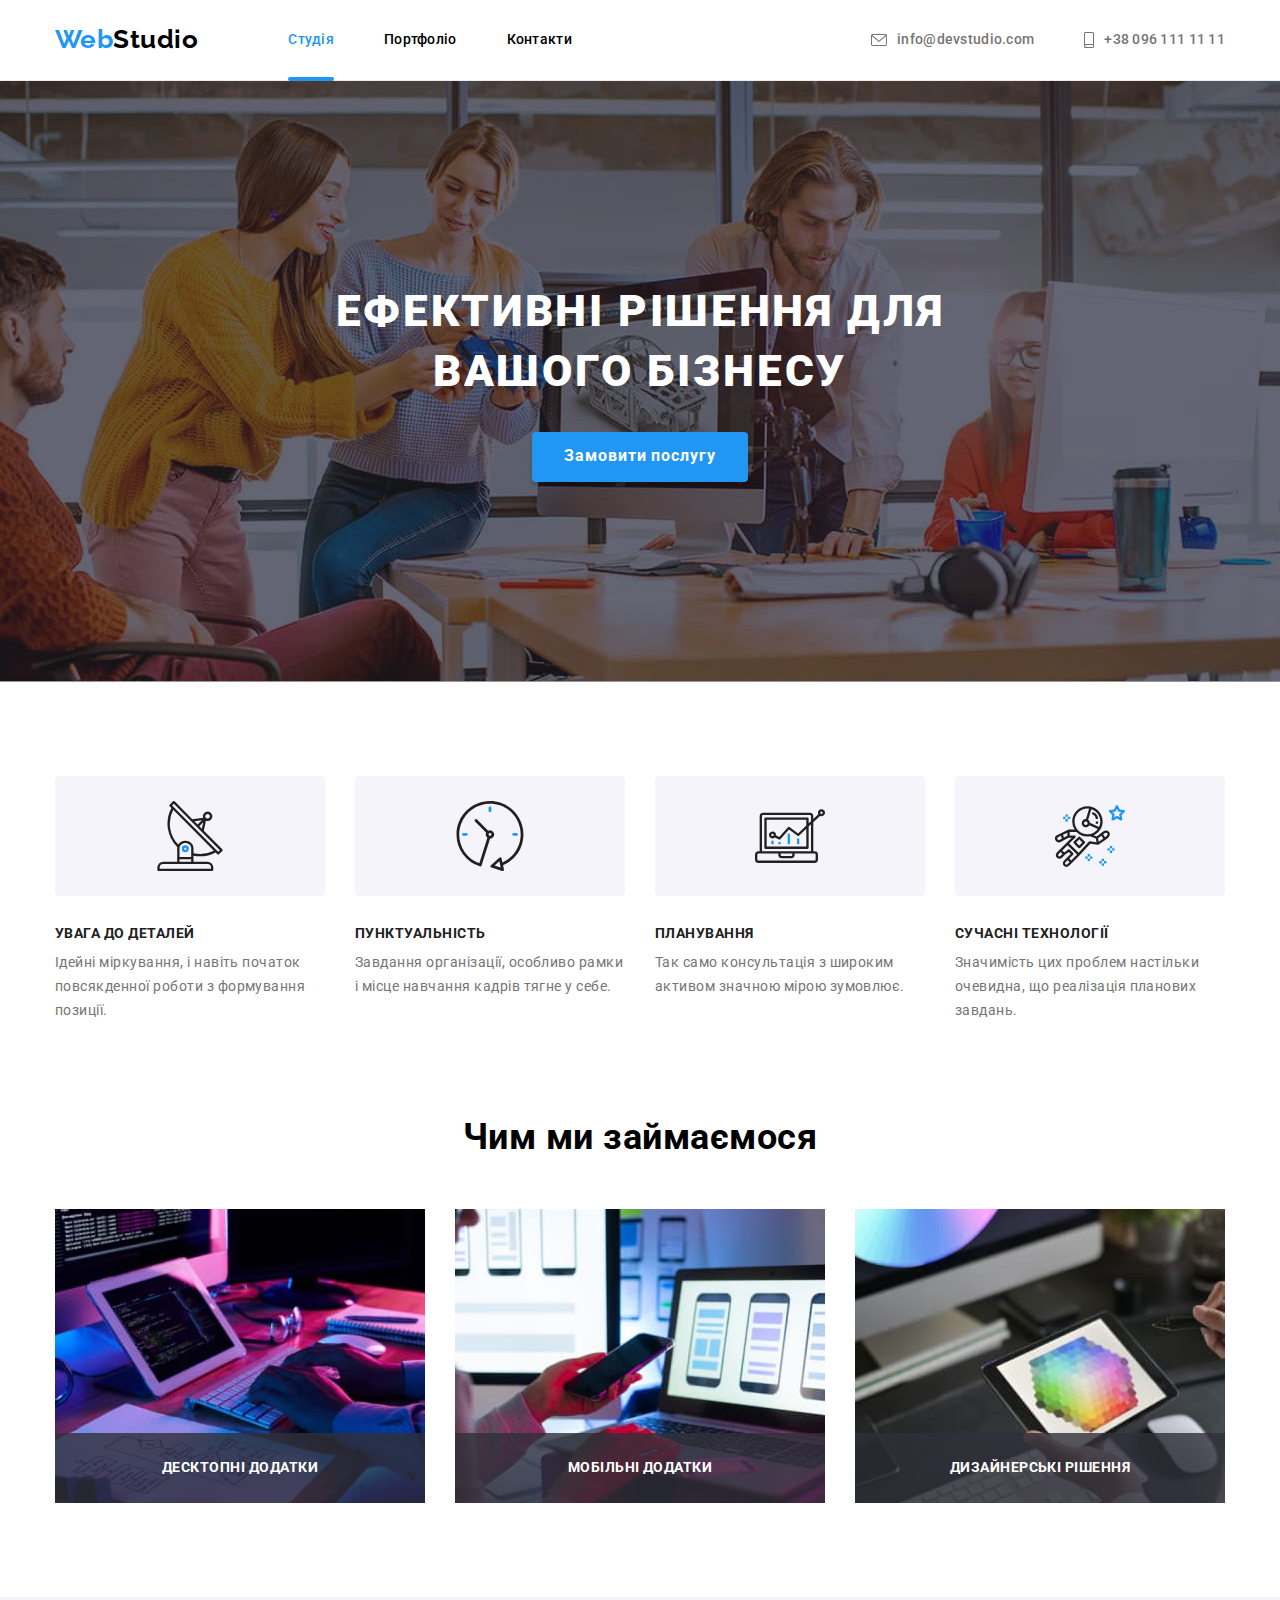
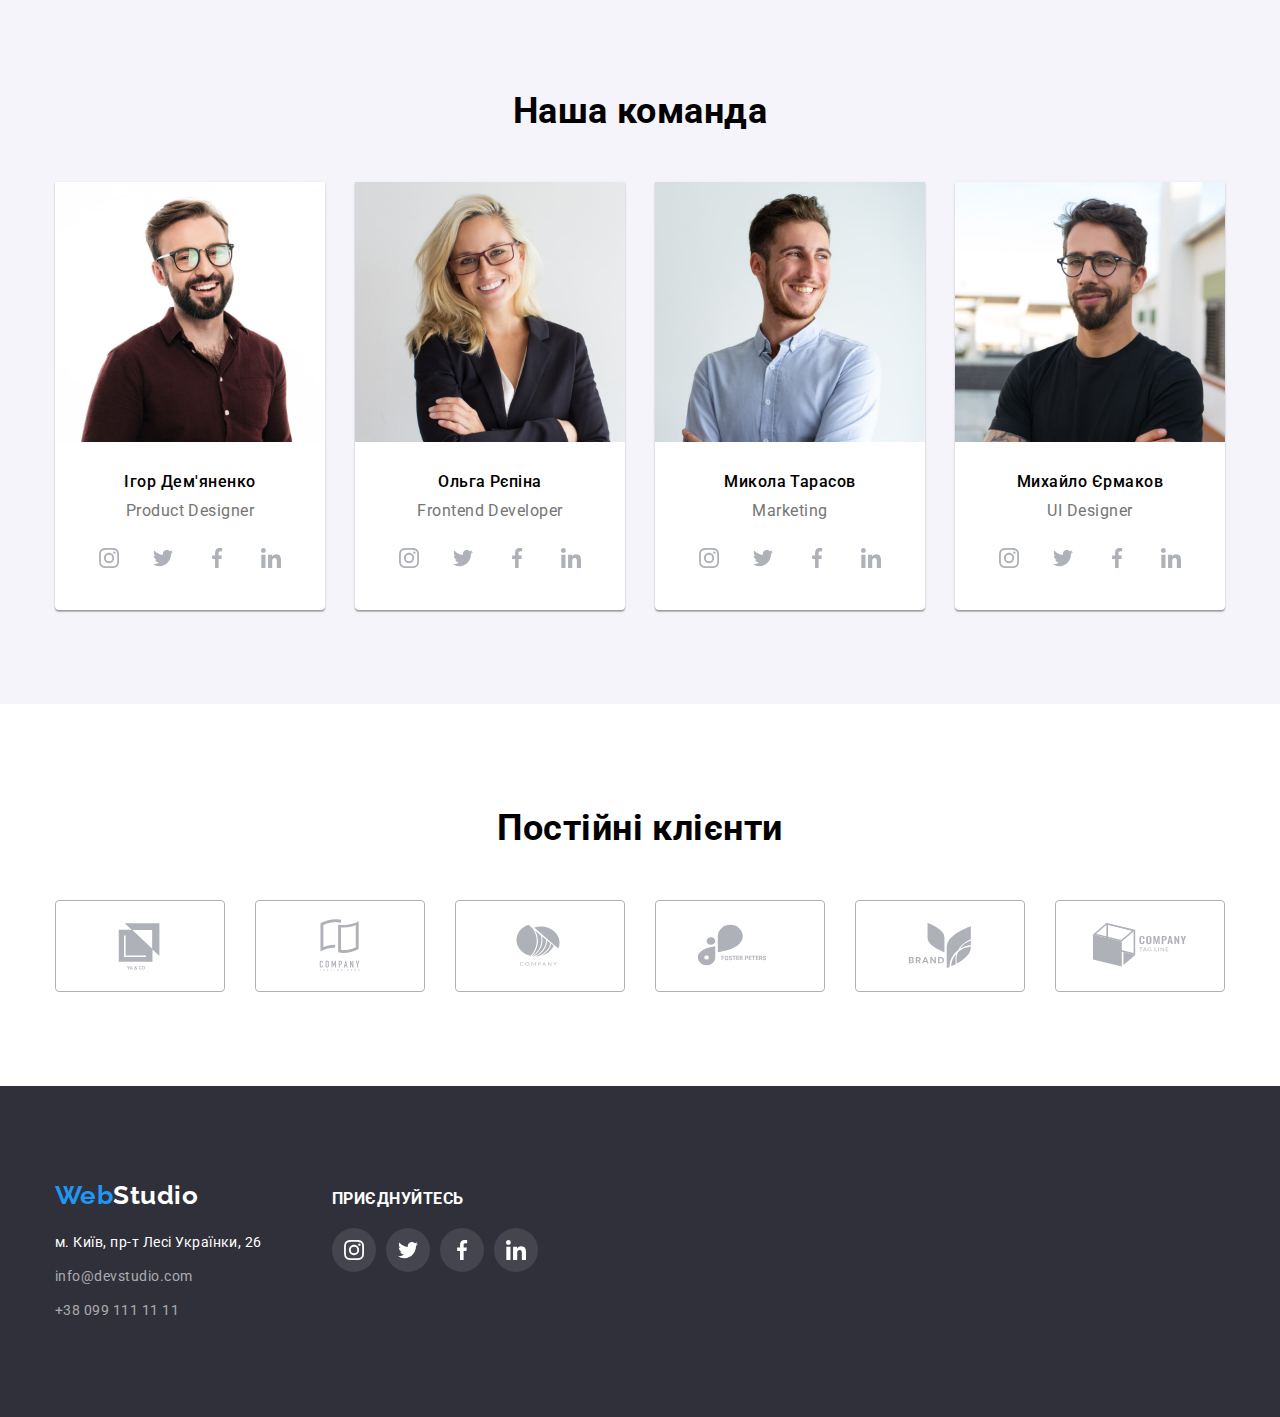
==== index.html @ d9679037 "Add files via upload" ====
<!DOCTYPE html>
<html lang="uk">
  <head>
    <meta charset="UTF-8" />
    <meta http-equiv="X-UA-Compatible" content="IE=edge" />
    <meta name="viewport" content="width=device-width, initial-scale=1.0" />
    <title>Головна</title>
    <link rel="preconnect" href="https://fonts.googleapis.com" />
    <link rel="preconnect" href="https://fonts.gstatic.com" crossorigin />
    <link
      href="https://fonts.googleapis.com/css2?family=Raleway:wght@700&family=Roboto:wght@400;500;700;900&display=swap"
      rel="stylesheet"
    />
    <link
      rel="stylesheet"
      href="https://cdn.jsdelivr.net/npm/modern-normalize@1.1.0/modern-normalize.min.css"
    />
    <link rel="stylesheet" href="./css/styles.css" />
  </head>
  <body>
    <!-- ========== HEADER ========== -->

    <header class="header-info">
      <div class="container header-box">
        <nav class="main-navigation">
          <a href="./index.html" lang="en" class="logo-first-part logo-header"
            >Web<span class="logo-second-part-dark">Studio</span></a
          >
          <ul class="navigation">
            <li class="navigation-item">
              <a href="./index.html" class="navigation-element current"
                >Студія</a
              >
            </li>
            <li class="navigation-item">
              <a href="./portfolio.html" class="navigation-element"
                >Портфоліо</a
              >
            </li>
            <li class="navigation-item">
              <a href="#" class="navigation-element last">Контакти</a>
            </li>
          </ul>
        </nav>
        <ul class="contacts">
          <li class="contacts-element">
            <a href="mailto:info@devstudio.com" class="contacts-element-link"
              ><svg aria-label="Іконка конверта" class="envelope">
                <use href="./images/icons.svg#icon-envelope"></use></svg
              >info@devstudio.com</a
            >
          </li>
          <li class="contacts-element">
            <a href="tel:+380961111111" class="contacts-element-link"
              ><svg aria-label="Іконка телефона" class="smartphone">
                <use href="./images/icons.svg#icon-smartphone"></use></svg
              >+38 096 111 11 11
            </a>
          </li>
        </ul>
      </div>
    </header>

    <!-- ======== MAIN SECTION ======== -->

    <main>
      <section class="main-section">
        <div class="container">
          <h1 class="main-header">Ефективні рішення для вашого бізнесу</h1>
          <button type="button" class="main-button" data-modal-open>
            Замовити послугу
          </button>
        </div>
      </section>

      <!-- ======== SECTION QUALITIES ======== -->

      <section class="section-qualities">
        <div class="container">
          <h2 class="section-header visually-hidden">Наші переваги</h2>
          <ul class="section-list">
            <li class="section-list-element">
              <div class="qualities-logo">
                <svg aria-label="Іконка антени" class="qualities-logo-icon">
                  <use href="./images/icons.svg#icon-antenna"></use>
                </svg>
              </div>
              <h3 class="section-element">Увага до деталей</h3>
              <p class="section-element-info">
                Ідейні міркування, і навіть початок повсякденної роботи з
                формування позиції.
              </p>
            </li>
            <li class="section-list-element">
              <div class="qualities-logo">
                <svg aria-label="Іконка годинника" class="qualities-logo-icon">
                  <use href="./images/icons.svg#icon-clock"></use>
                </svg>
              </div>
              <h3 class="section-element">Пунктуальність</h3>
              <p class="section-element-info">
                Завдання організації, особливо рамки і місце навчання кадрів
                тягне у себе.
              </p>
            </li>
            <li class="section-list-element">
              <div class="qualities-logo">
                <svg aria-label="Іконка діаграми" class="qualities-logo-icon">
                  <use href="./images/icons.svg#icon-diagram"></use>
                </svg>
              </div>
              <h3 class="section-element">Планування</h3>
              <p class="section-element-info">
                Так само консультація з широким активом значною мірою зумовлює.
              </p>
            </li>
            <li class="section-list-element">
              <div class="qualities-logo">
                <svg aria-label="Іконка космонавта" class="qualities-logo-icon">
                  <use href="./images/icons.svg#icon-astronaut"></use>
                </svg>
              </div>
              <h3 class="section-element">Сучасні технології</h3>
              <p class="section-element-info">
                Значимість цих проблем настільки очевидна, що реалізація
                планових завдань.
              </p>
            </li>
          </ul>
        </div>
      </section>

      <!-- ======== SECTION WORKS ======== -->

      <section class="section-works">
        <div class="container">
          <h2 class="section-header">Чим ми займаємося</h2>
          <ul class="list-of-works">
            <li class="list-of-works-element">
              <div class="list-of-works-img-wrapper">
                <img
                  src="./images/main/laptop.jpg"
                  alt="Процес друкування на клавіатурі"
                  width="370"
                />
                <p class="overlay">Десктопні додатки</p>
              </div>
            </li>
            <li class="list-of-works-element">
              <div class="list-of-works-img-wrapper">
                <img
                  src="./images/main/phone.jpg"
                  alt="Дизайн мобільних сервісів"
                  width="370"
                />
                <p class="overlay">Мобільні додатки</p>
              </div>
            </li>
            <li class="list-of-works-element">
              <div class="list-of-works-img-wrapper">
                <img
                  src="./images/main/tablet.jpg"
                  alt="Вибір кольору за допомогою планшета"
                  width="370"
                />
                <p class="overlay">Дизайнерські рішення</p>
              </div>
            </li>
          </ul>
        </div>
      </section>

      <!-- ======== SECTION TEAM ======== -->

      <section class="section-team">
        <div class="container">
          <h2 class="section-header">Наша команда</h2>
          <ul class="list-of-workers">
            <li class="list-of-workers-element">
              <img
                src="./images/main/ihor.jpg"
                alt="Ігор Дем'яненко"
                width="270"
                height="260"
              />
              <div class="worker">
                <h3 class="list-of-workers-name">Ігор Дем'яненко</h3>
                <p lang="en" class="list-of-workers-info">Product Designer</p>
                <ul class="social-list">
                  <li class="social-list-item">
                    <a
                      href="https://www.instagram.com"
                      class="social-list-link"
                    >
                      <svg
                        aria-label="Іконка інстаграму"
                        class="social-list-icon"
                      >
                        <use href="./images/icons.svg#icon-instagram"></use>
                      </svg>
                    </a>
                  </li>
                  <li class="social-list-item">
                    <a href="https://twitter.com" class="social-list-link">
                      <svg
                        aria-label="Іконка твіттера"
                        class="social-list-icon"
                      >
                        <use href="./images/icons.svg#icon-twitter"></use>
                      </svg>
                    </a>
                  </li>
                  <li class="social-list-item">
                    <a href="https://www.facebook.com" class="social-list-link">
                      <svg
                        aria-label="Іконка фейсбука"
                        class="social-list-icon"
                      >
                        <use href="./images/icons.svg#icon-facebook"></use>
                      </svg>
                    </a>
                  </li>
                  <li class="social-list-item">
                    <a href="https://www.linkedin.com" class="social-list-link">
                      <svg
                        aria-label="Іконка лінкедіна"
                        class="social-list-icon"
                      >
                        <use href="./images/icons.svg#icon-linkedin"></use>
                      </svg>
                    </a>
                  </li>
                </ul>
              </div>
            </li>
            <li class="list-of-workers-element">
              <img
                src="./images/main/olga.jpg"
                alt="Ольга Рєпіна"
                width="270"
                height="260"
              />
              <div class="worker">
                <h3 class="list-of-workers-name">Ольга Рєпіна</h3>
                <p lang="en" class="list-of-workers-info">Frontend Developer</p>
                <ul class="social-list">
                  <li class="social-list-item">
                    <a
                      href="https://www.instagram.com"
                      class="social-list-link"
                    >
                      <svg
                        aria-label="Іконка інстаграму"
                        class="social-list-icon"
                      >
                        <use href="./images/icons.svg#icon-instagram"></use>
                      </svg>
                    </a>
                  </li>
                  <li class="social-list-item">
                    <a href="https://twitter.com" class="social-list-link">
                      <svg
                        aria-label="Іконка твіттера"
                        class="social-list-icon"
                      >
                        <use href="./images/icons.svg#icon-twitter"></use>
                      </svg>
                    </a>
                  </li>
                  <li class="social-list-item">
                    <a href="https://www.facebook.com" class="social-list-link">
                      <svg
                        aria-label="Іконка фейсбука"
                        class="social-list-icon"
                      >
                        <use href="./images/icons.svg#icon-facebook"></use>
                      </svg>
                    </a>
                  </li>
                  <li class="social-list-item">
                    <a href="https://www.linkedin.com" class="social-list-link">
                      <svg
                        aria-label="Іконка лінкедіна"
                        class="social-list-icon"
                      >
                        <use href="./images/icons.svg#icon-linkedin"></use>
                      </svg>
                    </a>
                  </li>
                </ul>
              </div>
            </li>
            <li class="list-of-workers-element">
              <img
                src="./images/main/mykola.jpg"
                alt="Микола Тарасов"
                width="270"
                height="260"
              />
              <div class="worker">
                <h3 class="list-of-workers-name">Микола Тарасов</h3>
                <p lang="en" class="list-of-workers-info">Marketing</p>
                <ul class="social-list">
                  <li class="social-list-item">
                    <a
                      href="https://www.instagram.com"
                      class="social-list-link"
                    >
                      <svg
                        aria-label="Іконка інстаграму"
                        class="social-list-icon"
                      >
                        <use href="./images/icons.svg#icon-instagram"></use>
                      </svg>
                    </a>
                  </li>
                  <li class="social-list-item">
                    <a href="https://twitter.com" class="social-list-link">
                      <svg
                        aria-label="Іконка твіттера"
                        class="social-list-icon"
                      >
                        <use href="./images/icons.svg#icon-twitter"></use>
                      </svg>
                    </a>
                  </li>
                  <li class="social-list-item">
                    <a href="https://www.facebook.com" class="social-list-link">
                      <svg
                        aria-label="Іконка фейсбука"
                        class="social-list-icon"
                      >
                        <use href="./images/icons.svg#icon-facebook"></use>
                      </svg>
                    </a>
                  </li>
                  <li class="social-list-item">
                    <a href="https://www.linkedin.com" class="social-list-link">
                      <svg
                        aria-label="Іконка лінкедіна"
                        class="social-list-icon"
                      >
                        <use href="./images/icons.svg#icon-linkedin"></use>
                      </svg>
                    </a>
                  </li>
                </ul>
              </div>
            </li>
            <li class="list-of-workers-element">
              <img
                src="./images/main/myhailo.jpg"
                alt="Михайло Єрмаков"
                width="270"
                height="260"
              />
              <div class="worker">
                <h3 class="list-of-workers-name">Михайло Єрмаков</h3>
                <p lang="en" class="list-of-workers-info">UI Designer</p>
                <ul class="social-list">
                  <li class="social-list-item">
                    <a
                      href="https://www.instagram.com"
                      class="social-list-link"
                    >
                      <svg
                        aria-label="Іконка інстаграму"
                        class="social-list-icon"
                      >
                        <use href="./images/icons.svg#icon-instagram"></use>
                      </svg>
                    </a>
                  </li>
                  <li class="social-list-item">
                    <a href="https://twitter.com" class="social-list-link">
                      <svg
                        aria-label="Іконка твіттера"
                        class="social-list-icon"
                      >
                        <use href="./images/icons.svg#icon-twitter"></use>
                      </svg>
                    </a>
                  </li>
                  <li class="social-list-item">
                    <a href="https://www.facebook.com" class="social-list-link">
                      <svg
                        aria-label="Іконка фейсбука"
                        class="social-list-icon"
                      >
                        <use href="./images/icons.svg#icon-facebook"></use>
                      </svg>
                    </a>
                  </li>
                  <li class="social-list-item">
                    <a href="https://www.linkedin.com" class="social-list-link">
                      <svg
                        aria-label="Іконка лінкедіна"
                        class="social-list-icon"
                      >
                        <use href="./images/icons.svg#icon-linkedin"></use>
                      </svg>
                    </a>
                  </li>
                </ul>
              </div>
            </li>
          </ul>
        </div>
      </section>

      <!-- ======= SECTION CLIENTS ======= -->

      <section class="section-clients">
        <div class="container">
          <h2 class="section-header">Постійні клієнти</h2>
          <ul class="clients-list">
            <li class="clients-list-element">
              <a href="#" class="clients-list-link"
                ><svg class="clients-list-icon">
                  <use href="./images/icons.svg#icon-logo-1"></use></svg
              ></a>
            </li>
            <li class="clients-list-element">
              <a href="#" class="clients-list-link"
                ><svg class="clients-list-icon">
                  <use href="./images/icons.svg#icon-logo-2"></use></svg
              ></a>
            </li>
            <li class="clients-list-element">
              <a href="#" class="clients-list-link"
                ><svg class="clients-list-icon">
                  <use href="./images/icons.svg#icon-logo-3"></use></svg
              ></a>
            </li>
            <li class="clients-list-element">
              <a href="#" class="clients-list-link"
                ><svg class="clients-list-icon">
                  <use href="./images/icons.svg#icon-logo-4"></use></svg
              ></a>
            </li>
            <li class="clients-list-element">
              <a href="#" class="clients-list-link"
                ><svg class="clients-list-icon">
                  <use href="./images/icons.svg#icon-logo-5"></use></svg
              ></a>
            </li>
            <li class="clients-list-element">
              <a href="#" class="clients-list-link"
                ><svg class="clients-list-icon">
                  <use href="./images/icons.svg#icon-logo-6"></use></svg
              ></a>
            </li>
          </ul>
        </div>
      </section>
    </main>

    <!-- ======== FOOTER ========== -->

    <footer class="footer-info">
      <div class="container">
        <div class="adresses">
          <a href="./index.html" lang="en" class="logo-first-part logo-footer"
            >Web<span class="logo-second-part-light">Studio</span></a
          >
          <address>
            <ul class="addresses-list">
              <li class="addresses-list-element">
                <a
                  class="address-street"
                  href="https://bit.ly/3pXMvUd"
                  target="_blank"
                  rel="noopener noreferrer"
                  >м. Київ, пр-т Лесі Українки, 26</a
                >
              </li>
              <li class="addresses-list-element">
                <a
                  href="mailto:info@devstudio.com"
                  class="addresses-list-element"
                  >info@devstudio.com</a
                >
              </li>
              <li class="addresses-list-element">
                <a href="tel:+380991111111" class="addresses-list-element"
                  >+38 099 111 11 11</a
                >
              </li>
            </ul>
          </address>
        </div>
        <div class="social-links-footer">
          <p class="footer-links-text">Приєднуйтесь</p>
          <ul class="social-list-footer">
            <li class="social-list-item-footer">
              <a
                href="https://www.instagram.com"
                class="social-list-link-footer"
              >
                <svg
                  aria-label="Іконка інстаграму"
                  class="social-list-icon-footer"
                >
                  <use href="./images/icons.svg#icon-instagram"></use>
                </svg>
              </a>
            </li>
            <li class="social-list-item-footer">
              <a href="https://twitter.com" class="social-list-link-footer">
                <svg
                  aria-label="Іконка твіттера"
                  class="social-list-icon-footer"
                >
                  <use href="./images/icons.svg#icon-twitter"></use>
                </svg>
              </a>
            </li>
            <li class="social-list-item-footer">
              <a
                href="https://www.facebook.com"
                class="social-list-link-footer"
              >
                <svg
                  aria-label="Іконка фейсбука"
                  class="social-list-icon-footer"
                >
                  <use href="./images/icons.svg#icon-facebook"></use>
                </svg>
              </a>
            </li>
            <li class="social-list-item-footer">
              <a
                href="https://www.linkedin.com"
                class="social-list-link-footer"
              >
                <svg
                  aria-label="Іконка лінкедіна"
                  class="social-list-icon-footer"
                >
                  <use href="./images/icons.svg#icon-linkedin"></use>
                </svg>
              </a>
            </li>
          </ul>
        </div>
      </div>
    </footer>
    <div class="backdrop is-hidden" data-modal>
      <div class="modal">
        <button type="button" class="modal-close-btn" data-modal-close>
          <svg class="modal-close-icon">
            <use href="./images/icons.svg#icon-x"></use>
          </svg>
        </button>
      </div>
    </div>
    <script src="./js/modal.js"></script>
  </body>
</html>
---- css/styles.css ----
:root {
  --color-one: #fff;
  --color-two: #2196f3;
  --color-three: #212121;
  --color-four: #f5f4fa;
  --color-five: #2f303a;
  --color-six: #000;
  --color-seven: #757575;
  --color-eight: #188ce8;
  --color-nine: #ececec;
  --color-ten: #eeeeee;
  --bg-color: #c4c4c4;
  --icon-color: #afb1b8;
  --font-one: 'Raleway', sans-serif;
  --transition-duration-function: 250ms cubic-bezier(0.4, 0, 0.2, 1);
}
body {
  background-color: var(--color-one);
  font-family: 'Roboto', sans-serif;
  letter-spacing: 0.03em;
}
h1,
h2,
h3,
h4,
h5,
h6,
p {
  margin-bottom: 0;
  margin-top: 0;
}
ul,
ol {
  margin-bottom: 0;
  margin-top: 0;
  padding-left: 0;
}
img {
  display: block;
  max-width: 100%;
  height: auto;
}
.container {
  width: 1200px;
  padding-left: 15px;
  padding-right: 15px;
  margin-left: auto;
  margin-right: auto;
}

/* !!! ================ MAIN STYLES ================= !!! */

/* =========== HEADER INFO ========== */

.header-info {
  background-color: var(--color-one);
  border-bottom: 1px solid var(--color-nine);
}
.header-box {
  display: flex;
  justify-content: space-between;
  align-items: center;
}
.main-navigation {
  display: flex;
  justify-content: space-between;
  align-items: center;
}
.logo-first-part {
  color: var(--color-two);
  font-family: var(--font-one);
  font-weight: 700;
  font-size: 26px;
  line-height: 1.2;
  text-decoration: none;
  display: inline-block;
}
.logo-header {
  margin-right: 90px;
  padding-bottom: 24px;
  padding-top: 24px;
}
.logo-second-part-dark {
  color: var(--color-six);
  font-family: var(--font-one);
  font-weight: 700;
  font-size: 26px;
  line-height: 1.2;
  text-decoration: none;
}
.navigation {
  list-style: none;
  background-color: var(--color-one);
  display: flex;
}
.navigation-item {
  margin-right: 50px;
  position: relative;
}
.navigation-element .last {
  gap: 345px;
}
.navigation-element {
  font-weight: 500;
  font-size: 14px;
  line-height: 1.14;
  letter-spacing: 0.02em;
  text-decoration: none;
  color: var(--color-six);
}
.navigation-element,
.contacts-element-link {
  padding-top: 32px;
  padding-bottom: 32px;
  display: inline-block;
  transition: color var(--transition-duration-function);
}
.navigation-element {
  transition: color var(--transition-duration-function);
}
.current::before {
  content: '';
  height: 4px;
  width: 100%;
  background-color: var(--color-two);
  border-radius: 2px;
  position: absolute;
  bottom: -1px;
}
.current,
.navigation-element:hover,
.navigation-element:focus {
  color: var(--color-two);
}
.contacts,
.section-list,
.list-of-works,
.list-of-workers,
.addresses-list,
.list-of-buttons,
.list-of-links-portfolio,
.social-list,
.clients-list,
.social-list-footer {
  list-style: none;
  display: flex;
}
.contacts-element:not(:last-child) {
  margin-right: 50px;
}
.envelope {
  width: 16px;
  height: 12px;
  fill: var(--color-seven);
  margin-right: 10px;
  transition: fill var(--transition-duration-function);
}
.smartphone {
  width: 10px;
  height: 16px;
  fill: var(--color-seven);
  margin-right: 10px;
  transition: fill var(--transition-duration-function);
}
.contacts-element-link:hover .envelope,
.contacts-element-link:hover .smartphone,
.contacts-element-link:focus .envelope,
.contacts-element-link:focus .smartphone {
  fill: var(--color-two);
}
.contacts-element-link {
  font-style: normal;
  font-weight: 500;
  font-size: 14px;
  line-height: 1.14;
  letter-spacing: 0.02em;
  color: var(--color-seven);
  text-decoration: none;
  display: flex;
  align-items: center;
}
.contacts-element-link:hover,
.contacts-element-link:focus,
.addresses-list-element:hover,
.addresses-list-element:focus,
.address-street:hover,
.address-street:focus {
  color: var(--color-two);
}

/* ========= MAIN HERO SECTION ========== */

.main-section {
  background-color: var(--bg-color);
  padding-top: 200px;
  padding-bottom: 200px;
  background-image: linear-gradient(rgba(47, 48, 58, 0.4), rgba(47, 48, 58, 0.4)),
    url('../images/main/background-main.jpg');
  background-repeat: no-repeat;
  background-size: 1600px;
  background-position: center;
}
.main-section .container {
  display: flex;
  flex-direction: column;
}
.main-header {
  font-weight: 900;
  font-size: 44px;
  line-height: 1.37;
  text-align: center;
  letter-spacing: 0.06em;
  text-transform: uppercase;
  color: var(--color-one);
  margin: 0 auto 30px auto;
  width: 700px;
}
.main-button {
  font-family: 'Roboto', sans-serif;
  font-weight: 700;
  font-size: 16px;
  line-height: 1.8;
  align-items: center;
  text-align: center;
  letter-spacing: 0.06em;
  color: var(--color-one);
  background-color: var(--color-two);
  cursor: pointer;
  border: none;
  width: 216px;
  height: 50px;
  box-shadow: 0px 4px 4px rgba(0, 0, 0, 0.15);
  border-radius: 4px;
  display: flex;
  align-items: center;
  justify-content: center;
  margin-left: auto;
  margin-right: auto;
  padding: 10px 30px;
  transition: filter var(--transition-duration-function),
    background-color var(--transition-duration-function);
}
.main-button:hover,
.main-button:focus {
  width: 216px;
  height: 50px;
  filter: drop-shadow(0px 4px 4px rgba(0, 0, 0, 0.25));
  background-color: var(--color-eight);
}

/* ========= SECTION QUALITIES ========= */

.section-qualities {
  padding-bottom: 94px;
  padding-top: 94px;
}
.section-header {
  font-weight: 700;
  font-size: 36px;
  line-height: 1.16;
  text-align: center;
}
.visually-hidden {
  position: absolute;
  white-space: nowrap;
  width: 1px;
  height: 1px;
  overflow: hidden;
  border: 0;
  padding: 0;
  clip: rect(0 0 0 0);
  clip-path: inset(50%);
  margin: -1px;
}
.section-list {
  display: flex;
  gap: 30px;
}
.section-list-element {
  width: 270px;
}
.qualities-logo {
  display: flex;
  border-radius: 4px;
  background-color: var(--color-four);
  background-size: 270px 120px;
  margin-bottom: 30px;
  width: 270px;
  height: 120px;
  justify-content: center;
  align-items: center;
}
.qualities-logo-icon {
  width: 70px;
  height: 70px;
}
.section-element {
  font-weight: 700;
  font-size: 14px;
  line-height: 1.14;
  text-transform: uppercase;
  color: var(--color-three);
  margin-bottom: 10px;
}
.section-element-info {
  font-size: 14px;
  line-height: 1.7;
  color: var(--color-seven);
}

/* ======== SECTION WORKS ========= */

.section-works {
  padding-bottom: 94px;
}
.list-of-works {
  display: flex;
  align-content: center;
  justify-content: center;
  gap: 30px;
}
.list-of-works-img-wrapper {
  position: relative;
  overflow: hidden;
}
.overlay {
  position: absolute;
  left: 0;
  bottom: 70px;
  height: 70px;
  width: 100%;
  font-weight: 700;
  font-size: 14px;
  line-height: 1.14;
  color: var(--color-one);
  background: rgba(47, 48, 58, 0.8);
  text-transform: uppercase;
  display: flex;
  align-items: center;
  justify-content: center;

  transform: translateY(100%);
  transition: transform var(--transition-duration-function);
}
.section-works .section-header {
  margin-bottom: 50px;
}

/* ========= SECTION TEAM ========= */

.section-team {
  background-color: var(--color-four);
  display: flex;
  flex-direction: column;
  padding-top: 94px;
  padding-bottom: 94px;
}
.section-team .section-header {
  margin-bottom: 50px;
}
.worker {
  text-align: center;
  padding: 30px;
}
.list-of-workers {
  display: flex;
  gap: 30px;
}
.list-of-workers-element {
  background-color: var(--color-one);
  box-shadow: 0px 1px 3px rgba(0, 0, 0, 0.12), 0px 1px 1px rgba(0, 0, 0, 0.14),
    0px 2px 1px rgba(0, 0, 0, 0.2);
  border-radius: 0px 0px 4px 4px;
}
.list-of-workers-name {
  font-weight: 500;
  font-size: 16px;
  line-height: 1.19;
  letter-spacing: 0.03em;
  text-decoration: none;
  text-align: center;
  color: var(--color-six);
  margin-bottom: 10px;
}
.list-of-workers-info {
  font-size: 16px;
  line-height: 1.19;
  letter-spacing: 0.03em;
  text-decoration: none;
  text-align: center;
  color: var(--color-seven);
}
.social-list {
  column-gap: 10px;
  justify-content: center;
  margin-top: 16px;
}
.social-list-link {
  width: 44px;
  height: 44px;
  border-radius: 50%;
  background-color: var(--color-one);
  display: flex;
  align-items: center;
  justify-content: center;
  transition: filter var(--transition-duration-function),
    background-color var(--transition-duration-function);
}
.social-list-icon {
  width: 20px;
  height: 20px;
  fill: var(--icon-color);
  transition: fill var(--transition-duration-function);
}
.social-list-link:hover,
.social-list-link:focus {
  fill: var(--color-one);
  background-color: var(--color-two);
}
.social-list-link:hover .social-list-icon,
.social-list-link:focus .social-list-icon {
  fill: var(--color-one);
}

/* ========= SECTION CLIENTS ======== */

.section-clients {
  padding-top: 104px;
  padding-bottom: 94px;
}
.section-clients .section-header {
  margin-bottom: 50px;
}
.clients-list {
  gap: 30px;
}
.clients-list-link {
  border: 1px solid var(--icon-color);
  border-radius: 4px;
  width: 170px;
  height: 92px;
  display: flex;
  justify-content: center;
  align-items: center;
  transition: border-color var(--transition-duration-function);
}
.clients-list-link:hover,
.clients-list-link:focus {
  border-color: var(--color-two);
}
.clients-list-icon {
  width: 106px;
  height: 60px;
  fill: var(--icon-color);
  transition: fill var(--transition-duration-function);
}
.clients-list-link:hover .clients-list-icon,
.clients-list-link:focus .clients-list-icon {
  fill: var(--color-two);
}

/* ========= FOOTER INFO ======== */

.footer-info {
  background-color: var(--color-five);
  padding-top: 94px;
  padding-bottom: 94px;
  display: flex;
}
.footer-info .container {
  display: flex;
  align-items: baseline;
}
.logo-footer {
  margin-bottom: 20px;
}
.logo-second-part-light {
  color: var(--color-one);
  font-family: var(--font-one);
  font-weight: 700;
  font-size: 26px;
  line-height: 1.2;
  text-decoration: none;
}
.address-street {
  font-size: 14px;
  line-height: 1.7;
  color: var(--color-one);
  text-decoration: none;
  transition: color var(--transition-duration-function);
}
.addresses-list {
  display: flex;
  flex-direction: column;
  gap: 10px;
  justify-content: flex-start;
}
.addresses-list-element {
  font-size: 14px;
  line-height: 1.7;
  color: rgba(255, 255, 255, 0.6);
  text-decoration: none;
  font-style: normal;
  transition: color var(--transition-duration-function);
}
.social-links-footer {
  margin-left: 70px;
}
.footer-links-text {
  color: var(--color-one);
  font-weight: 700;
  line-height: 1.14;
  text-transform: uppercase;
  margin-bottom: 20px;
}
.social-list-footer {
  column-gap: 10px;
}
.social-list-link-footer {
  width: 44px;
  height: 44px;
  border-radius: 50%;
  background-color: rgba(255, 255, 255, 0.1);
  display: flex;
  align-items: center;
  justify-content: center;
  transition: background-color var(--transition-duration-function);
}
.social-list-icon-footer {
  width: 20px;
  height: 20px;
  fill: var(--color-one);
}
.social-list-link-footer:hover,
.social-list-link-footer:focus {
  background-color: var(--color-two);
}
/* !!! =============== PORTFOLIO STYLES =============== !!! */

/* ======== SECTION PORTFOLIO ======== */

.section-portfolio {
  background-color: var(--color-one);
  padding-top: 94px;
  padding-bottom: 94px;
}
.list-of-buttons {
  display: flex;
  gap: 10px;
  margin-bottom: 50px;
  justify-content: center;
}
.button-portfolio {
  font-family: 'Roboto', sans-serif;
  font-weight: 500;
  font-size: 16px;
  line-height: 1.6;
  text-align: center;
  color: var(--color-three);
  background-color: var(--color-four);
  cursor: pointer;
  border: none;
  display: flex;
  align-items: center;
  justify-content: center;
  margin-left: auto;
  margin-right: auto;
  min-width: 75px;
  padding: 5px 20px;
  border-radius: 4px;
  transition: background-color var(--transition-duration-function),
    box-shadow var(--transition-duration-function), color var(--transition-duration-function);
}
.button-portfolio:hover,
.button-portfolio:focus {
  font-weight: 500;
  font-size: 16px;
  line-height: 1.6;
  text-align: center;
  color: var(--color-one);
  background-color: var(--color-two);
  box-shadow: 0px 3px 1px rgba(0, 0, 0, 0.1), 0px 1px 2px rgba(0, 0, 0, 0.08),
    0px 2px 2px rgba(0, 0, 0, 0.12);
  border-radius: 4px;
}
.list-of-links-portfolio {
  display: flex;
  flex-wrap: wrap;
  gap: 30px;
}
.list-of-links-portfolio-element {
  width: 370px;
}
.link-portfolio:hover .overlay-pf,
.link-portfolio:focus .overlay-pf {
  transform: translateY(0%);
}
.link-portfolio {
  text-decoration: none;
  display: block;
  transition: box-shadow var(--transition-duration-function);
}
.link-portfolio:hover,
.link-portfolio:focus {
  box-shadow: 0px 1px 1px rgba(0, 0, 0, 0.12), 0px 4px 4px rgba(0, 0, 0, 0.06),
    1px 4px 6px rgba(0, 0, 0, 0.16);
}
.link-portfolio-img-wrapper {
  position: relative;
  overflow: hidden;
}
.overlay-pf {
  position: absolute;
  left: 0;
  top: 0;
  height: 100%;
  width: 100%;
  font-size: 18px;
  line-height: 1.56;
  color: var(--color-one);
  background: rgba(33, 150, 243, 0.9);
  padding: 63px 24px;

  transform: translateY(100%);
  transition: transform var(--transition-duration-function);
}

.portfolio-text {
  padding: 20px 24px;
  border-bottom: 1px solid var(--color-ten);
  border-left: 1px solid var(--color-ten);
  border-right: 1px solid var(--color-ten);
}
.section-portfolio-element {
  font-weight: 700;
  font-size: 18px;
  line-height: 2;
  letter-spacing: 0.06em;
  color: var(--color-three);
  text-decoration: none;
  margin-bottom: 4px;
}
.section-portfolio-element-info {
  font-size: 16px;
  line-height: 1.9;
  color: var(--color-seven);
  text-decoration: none;
}

/* ========== MODAL WINDOW ========== */

.backdrop {
  position: fixed;
  top: 0;
  left: 0;
  width: 100%;
  height: 100%;
  background: rgba(0, 0, 0, 0.2);
  z-index: 1000;
  transition: opacity var(--transition-duration-function),
    visibility var(--transition-duration-function);
  display: flex;
  align-items: center;
  justify-content: center;
}
.backdrop.is-hidden {
  visibility: hidden;
  opacity: 0;
  pointer-events: none;
}
.modal {
  width: 528px;
  height: 581px;
  box-shadow: 0px 1px 3px rgba(0, 0, 0, 0.12), 0px 1px 1px rgba(0, 0, 0, 0.14),
    0px 2px 1px rgba(0, 0, 0, 0.2);
  border-radius: 4px;
  background: var(--color-one);
  position: absolute;
  animation: closing var(--transition-duration-function) forwards;
}
.backdrop.is-hidden .modal {
  animation: opening var(--transition-duration-function) forwards;
}
.modal-close-btn {
  background: transparent;
  border: 1px solid rgba(0, 0, 0, 0.1);
  border-radius: 50%;
  cursor: pointer;
  display: flex;
  align-items: center;
  justify-content: center;
  width: 30px;
  height: 30px;
  transition: background-color var(--transition-duration-function),
    box-shadow var(--transition-duration-function);
  position: absolute;
  top: 8px;
  right: 8px;
}
.modal-close-icon {
  width: 11px;
  height: 11px;
  fill: var(--color-six);
}

@keyframes opening {
  0% {
    transform: scale(0);
  }

  100% {
    transform: scale(1);
  }
}
@keyframes closing {
  100% {
    transform: scale(1);
  }
  0% {
    transform: scale(0);
  }
}
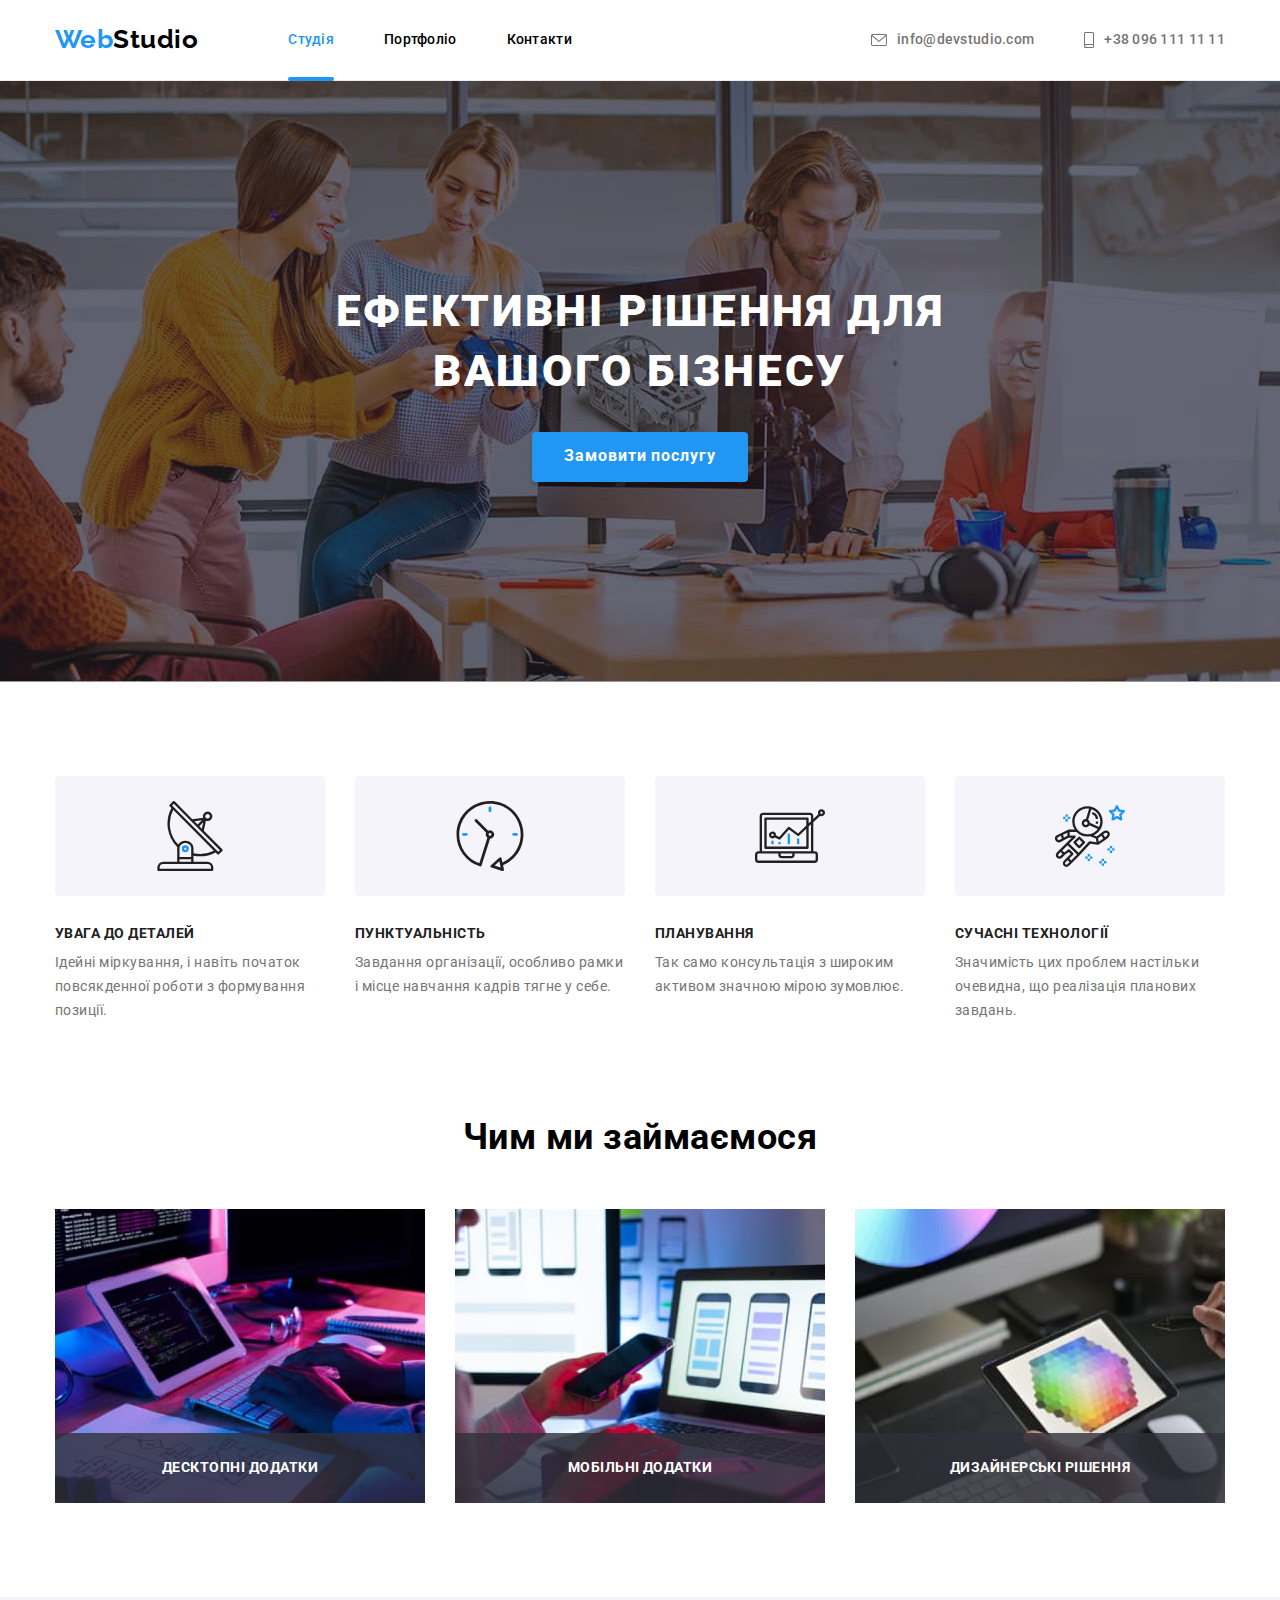
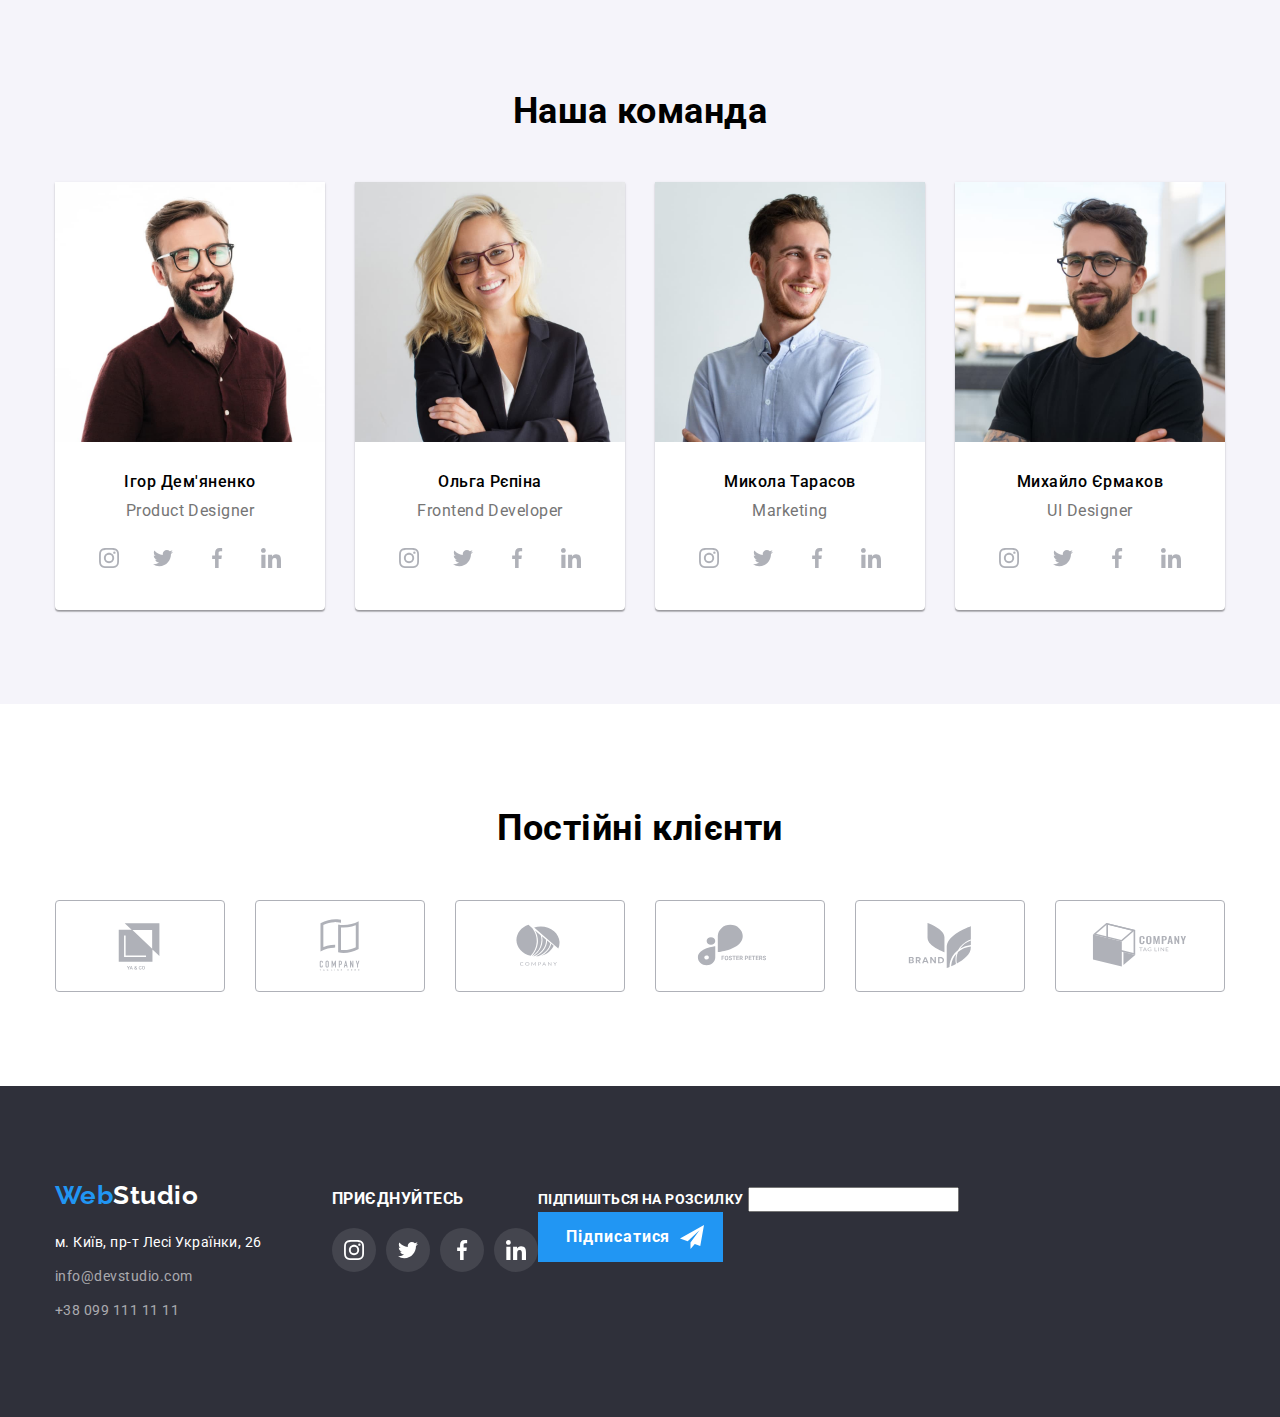
==== commit bb0a6088: "Add input to footer" ====
--- a/index.html
+++ b/index.html
@@ -543,6 +543,18 @@
             </li>
           </ul>
         </div>
+        <div class="footer-application-mail">
+          <label for="app" class="application-text"
+            >Підпишіться на розсилку</label
+          >
+          <input type="text" class="application-form" id="app" />
+          <button class="application-btn">
+            Підписатися
+            <svg class="app-icon">
+              <use href="./images/icons.svg#icon-send"></use>
+            </svg>
+          </button>
+        </div>
       </div>
     </footer>
     <div class="backdrop is-hidden" data-modal>
--- a/css/styles.css
+++ b/css/styles.css
@@ -11,12 +11,12 @@
   --color-ten: #eeeeee;
   --bg-color: #c4c4c4;
   --icon-color: #afb1b8;
-  --font-one: 'Raleway', sans-serif;
+  --font-one: "Raleway", sans-serif;
   --transition-duration-function: 250ms cubic-bezier(0.4, 0, 0.2, 1);
 }
 body {
   background-color: var(--color-one);
-  font-family: 'Roboto', sans-serif;
+  font-family: "Roboto", sans-serif;
   letter-spacing: 0.03em;
 }
 h1,
@@ -119,7 +119,7 @@
   transition: color var(--transition-duration-function);
 }
 .current::before {
-  content: '';
+  content: "";
   height: 4px;
   width: 100%;
   background-color: var(--color-two);
@@ -194,8 +194,11 @@
   background-color: var(--bg-color);
   padding-top: 200px;
   padding-bottom: 200px;
-  background-image: linear-gradient(rgba(47, 48, 58, 0.4), rgba(47, 48, 58, 0.4)),
-    url('../images/main/background-main.jpg');
+  background-image: linear-gradient(
+      rgba(47, 48, 58, 0.4),
+      rgba(47, 48, 58, 0.4)
+    ),
+    url("../images/main/background-main.jpg");
   background-repeat: no-repeat;
   background-size: 1600px;
   background-position: center;
@@ -216,7 +219,7 @@
   width: 700px;
 }
 .main-button {
-  font-family: 'Roboto', sans-serif;
+  font-family: "Roboto", sans-serif;
   font-weight: 700;
   font-size: 16px;
   line-height: 1.8;
@@ -535,6 +538,41 @@
 .social-list-link-footer:focus {
   background-color: var(--color-two);
 }
+.footer-application-mail {
+}
+.application-text {
+  font-weight: 700;
+  font-size: 14px;
+  line-height: 1.14;
+  letter-spacing: 0.03em;
+  text-transform: uppercase;
+  color: var(--color-one);
+}
+.application-form {
+}
+.application-btn {
+  font-weight: 700;
+  font-size: 16px;
+  line-height: 1.88;
+  display: flex;
+  align-items: center;
+  text-align: center;
+  letter-spacing: 0.06em;
+  color: var(--color-one);
+  padding-top: 10px;
+  padding-bottom: 10px;
+  padding-left: 28px;
+  background-color: var(--color-two);
+  border: none;
+  cursor: pointer;
+}
+.app-icon {
+  width: 24px;
+  height: 24px;
+  fill: var(--color-one);
+  margin-left: 10px;
+  margin-right: 13px;
+}
 /* !!! =============== PORTFOLIO STYLES =============== !!! */
 
 /* ======== SECTION PORTFOLIO ======== */
@@ -551,7 +589,7 @@
   justify-content: center;
 }
 .button-portfolio {
-  font-family: 'Roboto', sans-serif;
+  font-family: "Roboto", sans-serif;
   font-weight: 500;
   font-size: 16px;
   line-height: 1.6;
@@ -569,7 +607,8 @@
   padding: 5px 20px;
   border-radius: 4px;
   transition: background-color var(--transition-duration-function),
-    box-shadow var(--transition-duration-function), color var(--transition-duration-function);
+    box-shadow var(--transition-duration-function),
+    color var(--transition-duration-function);
 }
 .button-portfolio:hover,
 .button-portfolio:focus {
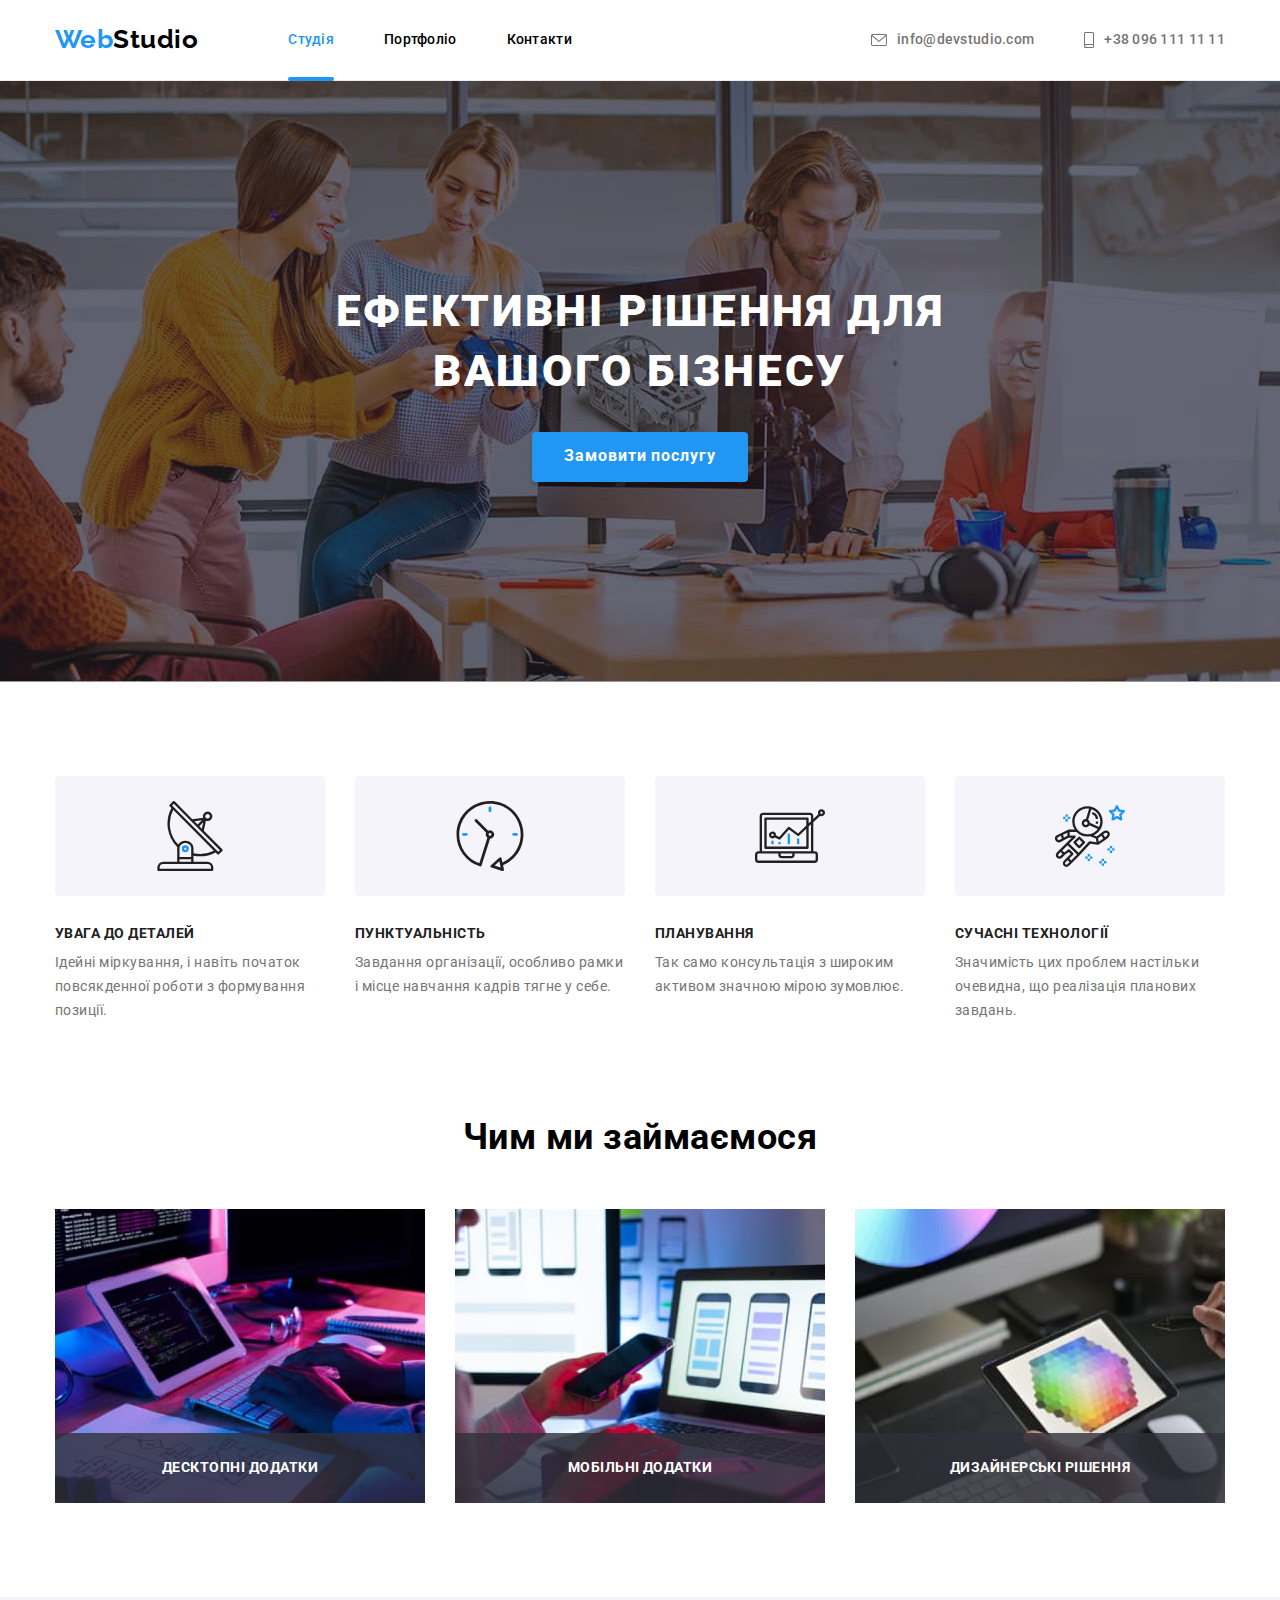
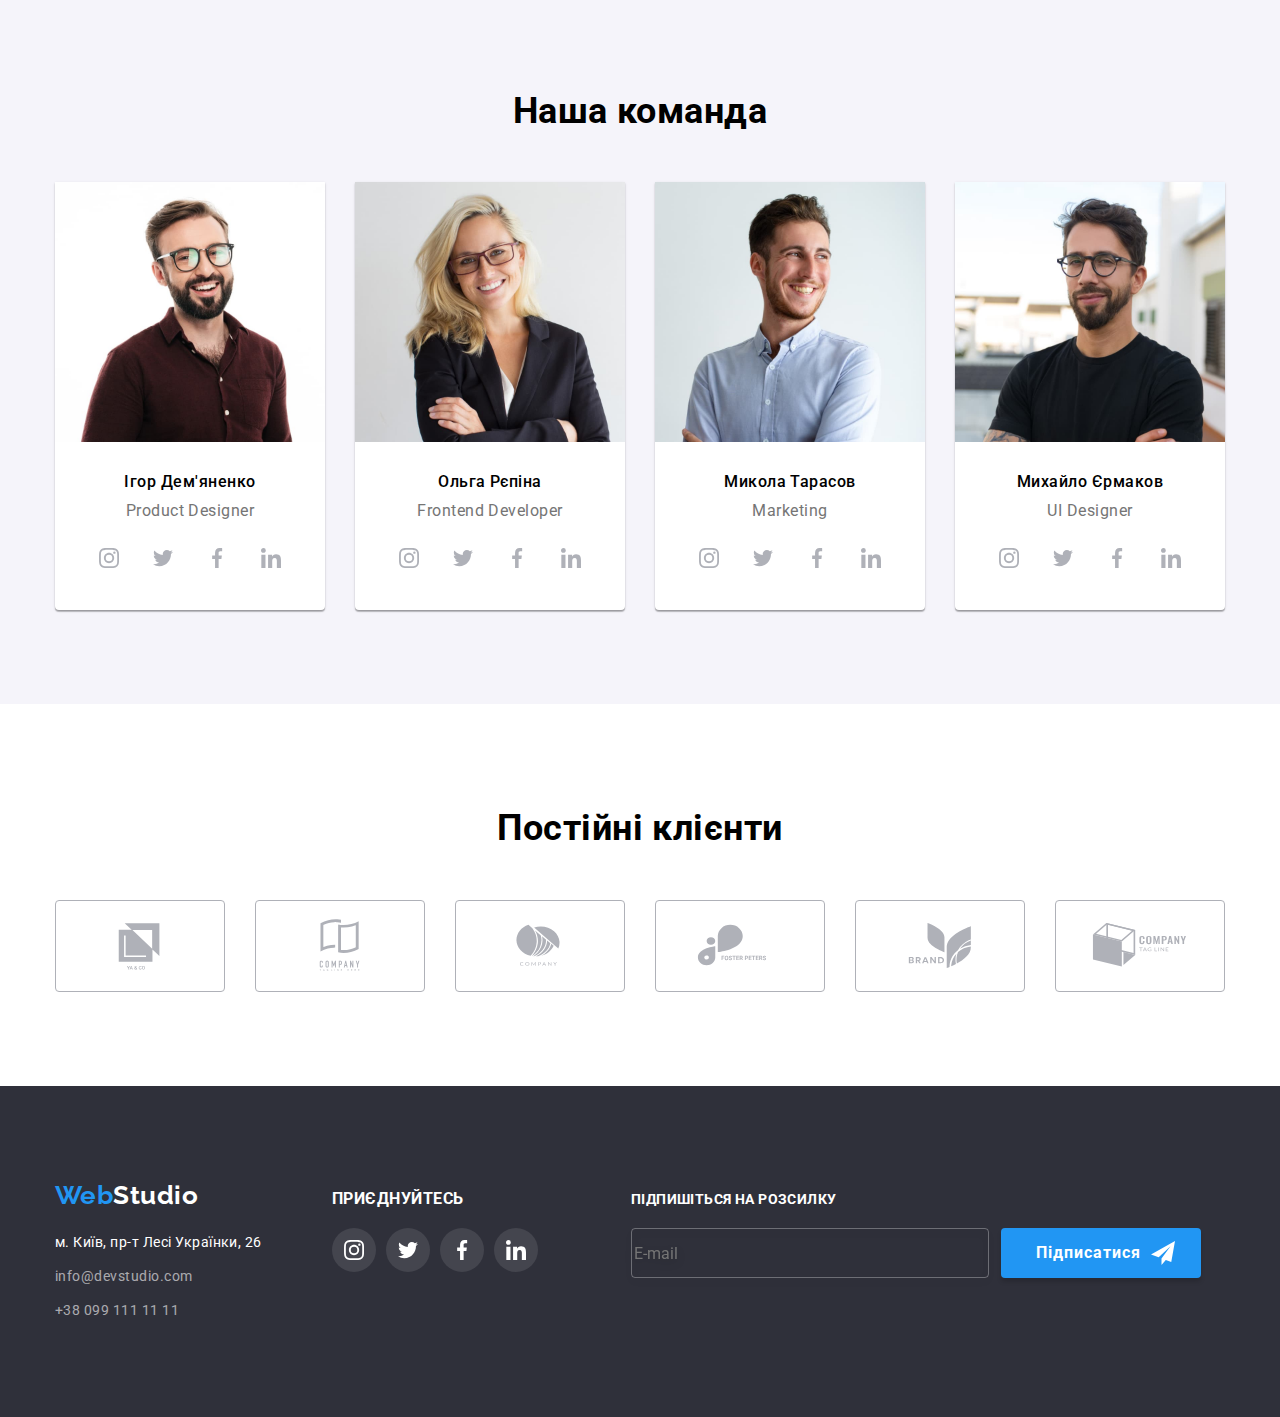
==== commit 9bc888dd: "Decor for application button" ====
--- a/index.html
+++ b/index.html
@@ -547,13 +547,21 @@
           <label for="app" class="application-text"
             >Підпишіться на розсилку</label
           >
-          <input type="text" class="application-form" id="app" />
-          <button class="application-btn">
-            Підписатися
-            <svg class="app-icon">
-              <use href="./images/icons.svg#icon-send"></use>
-            </svg>
-          </button>
+          <div class="input-and-btn">
+            <input
+              type="email"
+              name="email"
+              class="application-form"
+              id="app"
+              placeholder="E-mail"
+            />
+            <button class="application-btn">
+              Підписатися
+              <svg class="app-icon">
+                <use href="./images/icons.svg#icon-send"></use>
+              </svg>
+            </button>
+          </div>
         </div>
       </div>
     </footer>
--- a/css/styles.css
+++ b/css/styles.css
@@ -539,6 +539,9 @@
   background-color: var(--color-two);
 }
 .footer-application-mail {
+  display: flex;
+  flex-direction: column;
+  margin-left: 93px;
 }
 .application-text {
   font-weight: 700;
@@ -547,14 +550,27 @@
   letter-spacing: 0.03em;
   text-transform: uppercase;
   color: var(--color-one);
+  margin-bottom: 20px;
+}
+.input-and-btn {
+  display: flex;
 }
 .application-form {
+  background-color: transparent;
+  border: 1px solid rgba(255, 255, 255, 0.3);
+  filter: drop-shadow(0px 4px 4px rgba(0, 0, 0, 0.15));
+  border-radius: 4px;
+  width: 358px;
+  height: 50px;
+  color: var(--color-one);
+  margin-right: 12px;
 }
 .application-btn {
   font-weight: 700;
   font-size: 16px;
   line-height: 1.88;
   display: flex;
+  justify-content: center;
   align-items: center;
   text-align: center;
   letter-spacing: 0.06em;
@@ -565,6 +581,17 @@
   background-color: var(--color-two);
   border: none;
   cursor: pointer;
+  width: 200px;
+  height: 50px;
+  box-shadow: 0px 4px 4px rgba(0, 0, 0, 0.15);
+  border-radius: 4px;
+  transition: box-shadow var(--transition-duration-function),
+    background-color var(--transition-duration-function);
+}
+.application-btn:hover,
+.application-btn:focus {
+  box-shadow: 0px 4px 4px rgba(0, 0, 0, 0.25);
+  background-color: var(--color-eight);
 }
 .app-icon {
   width: 24px;
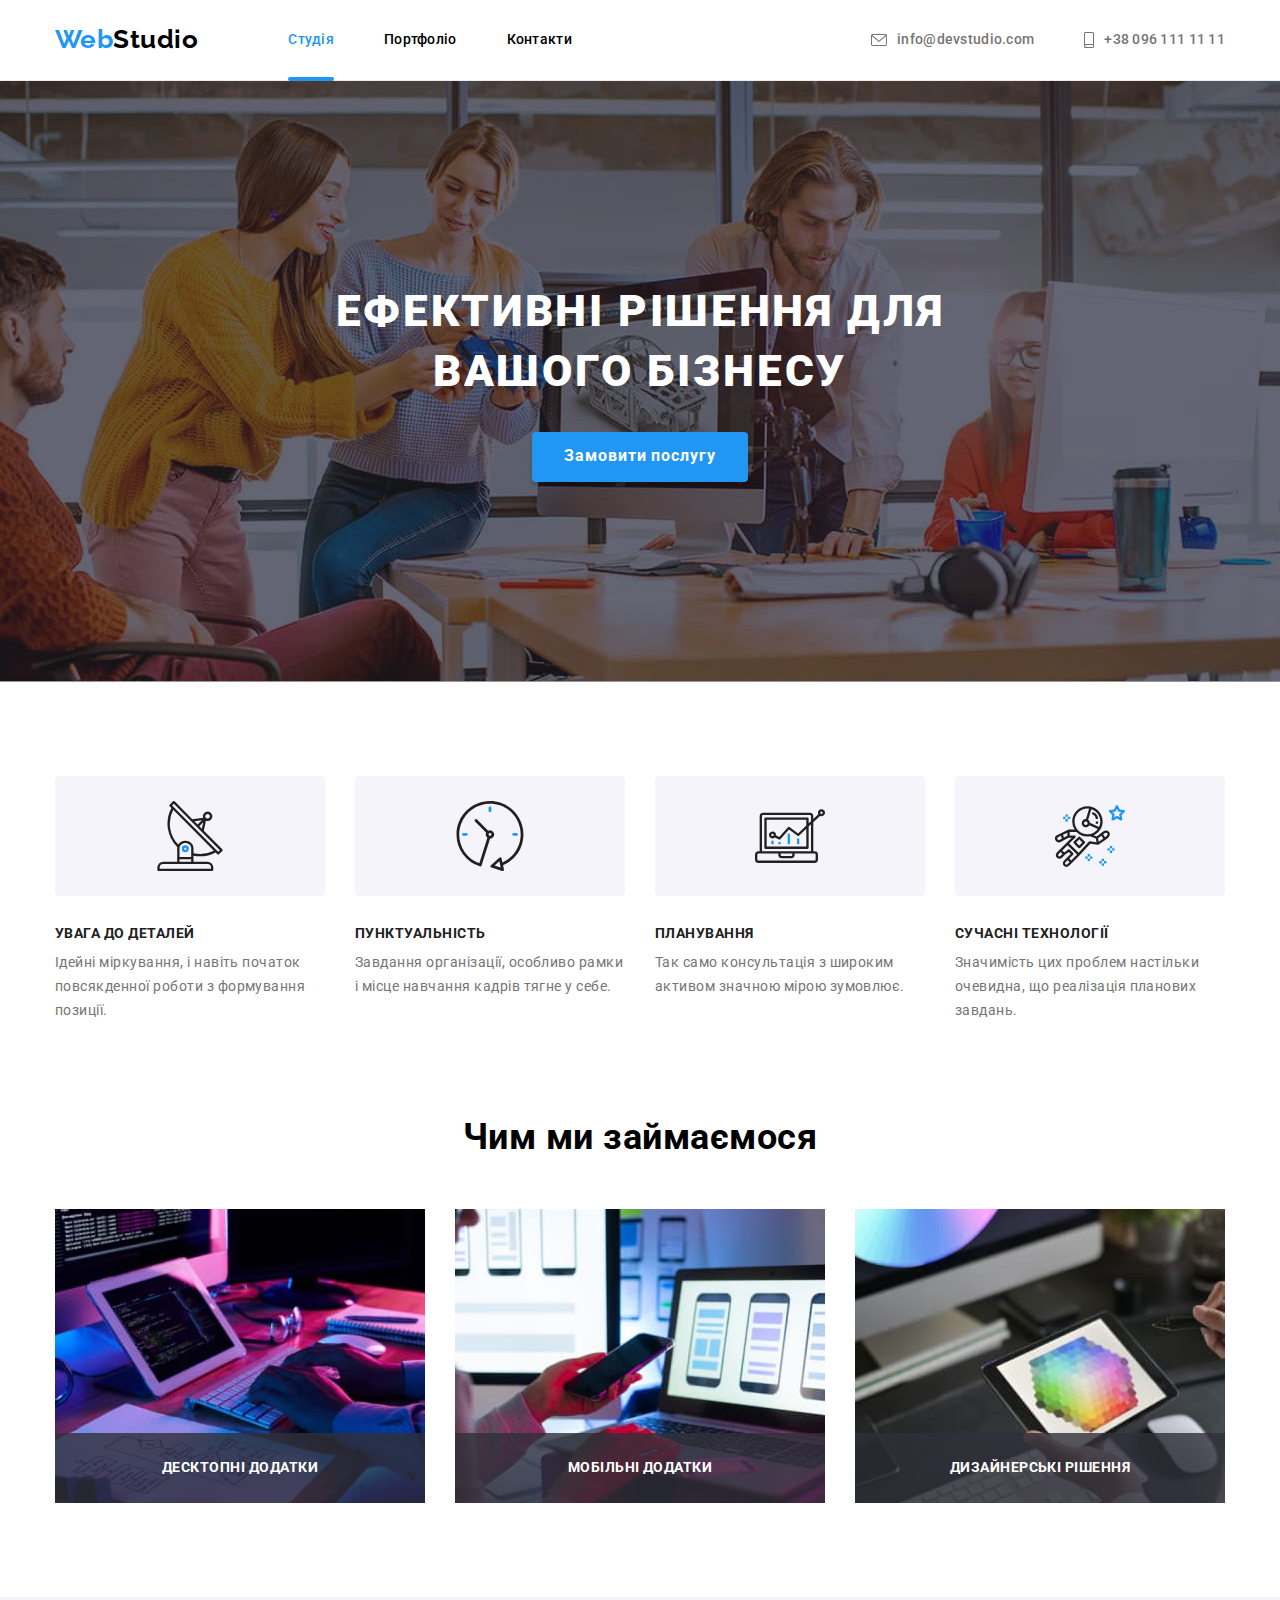
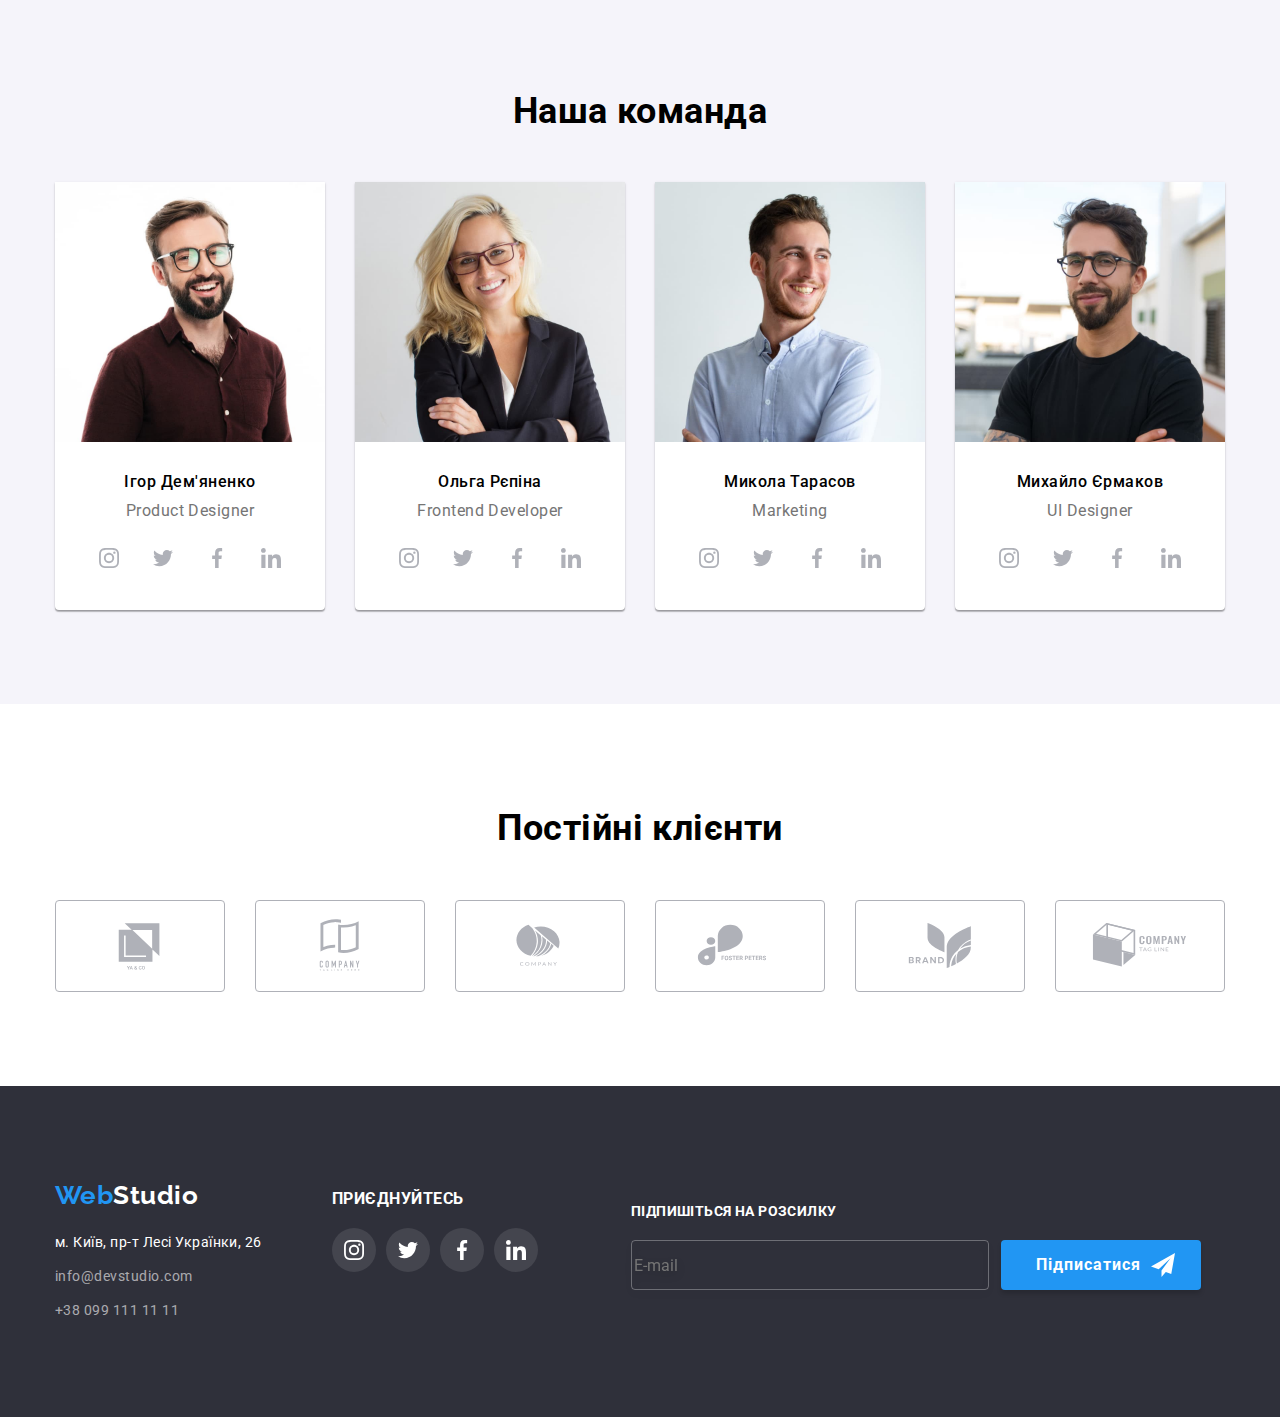
==== commit 0fcfb90a: "add 3 new icons in sprite for backdrop" ====
--- a/index.html
+++ b/index.html
@@ -544,6 +544,7 @@
           </ul>
         </div>
         <div class="footer-application-mail">
+          <form action=""></form>
           <label for="app" class="application-text"
             >Підпишіться на розсилку</label
           >
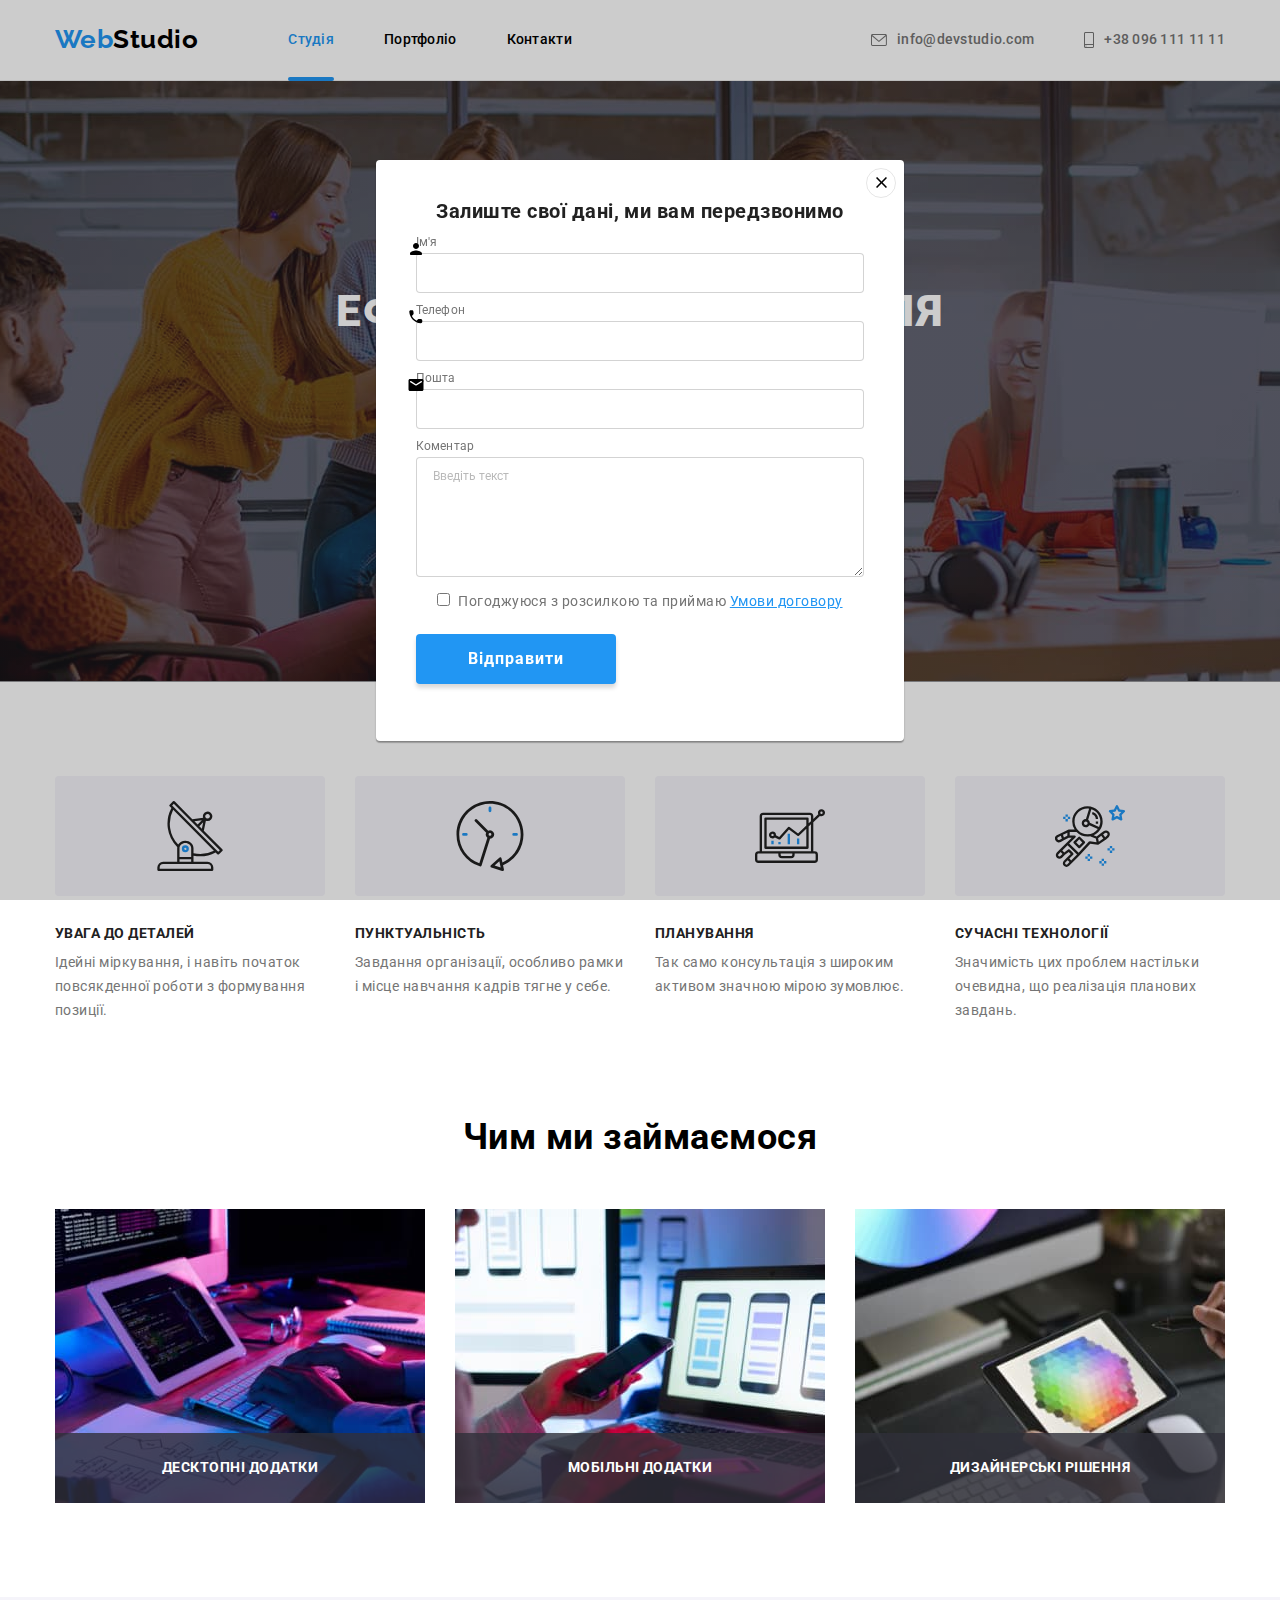
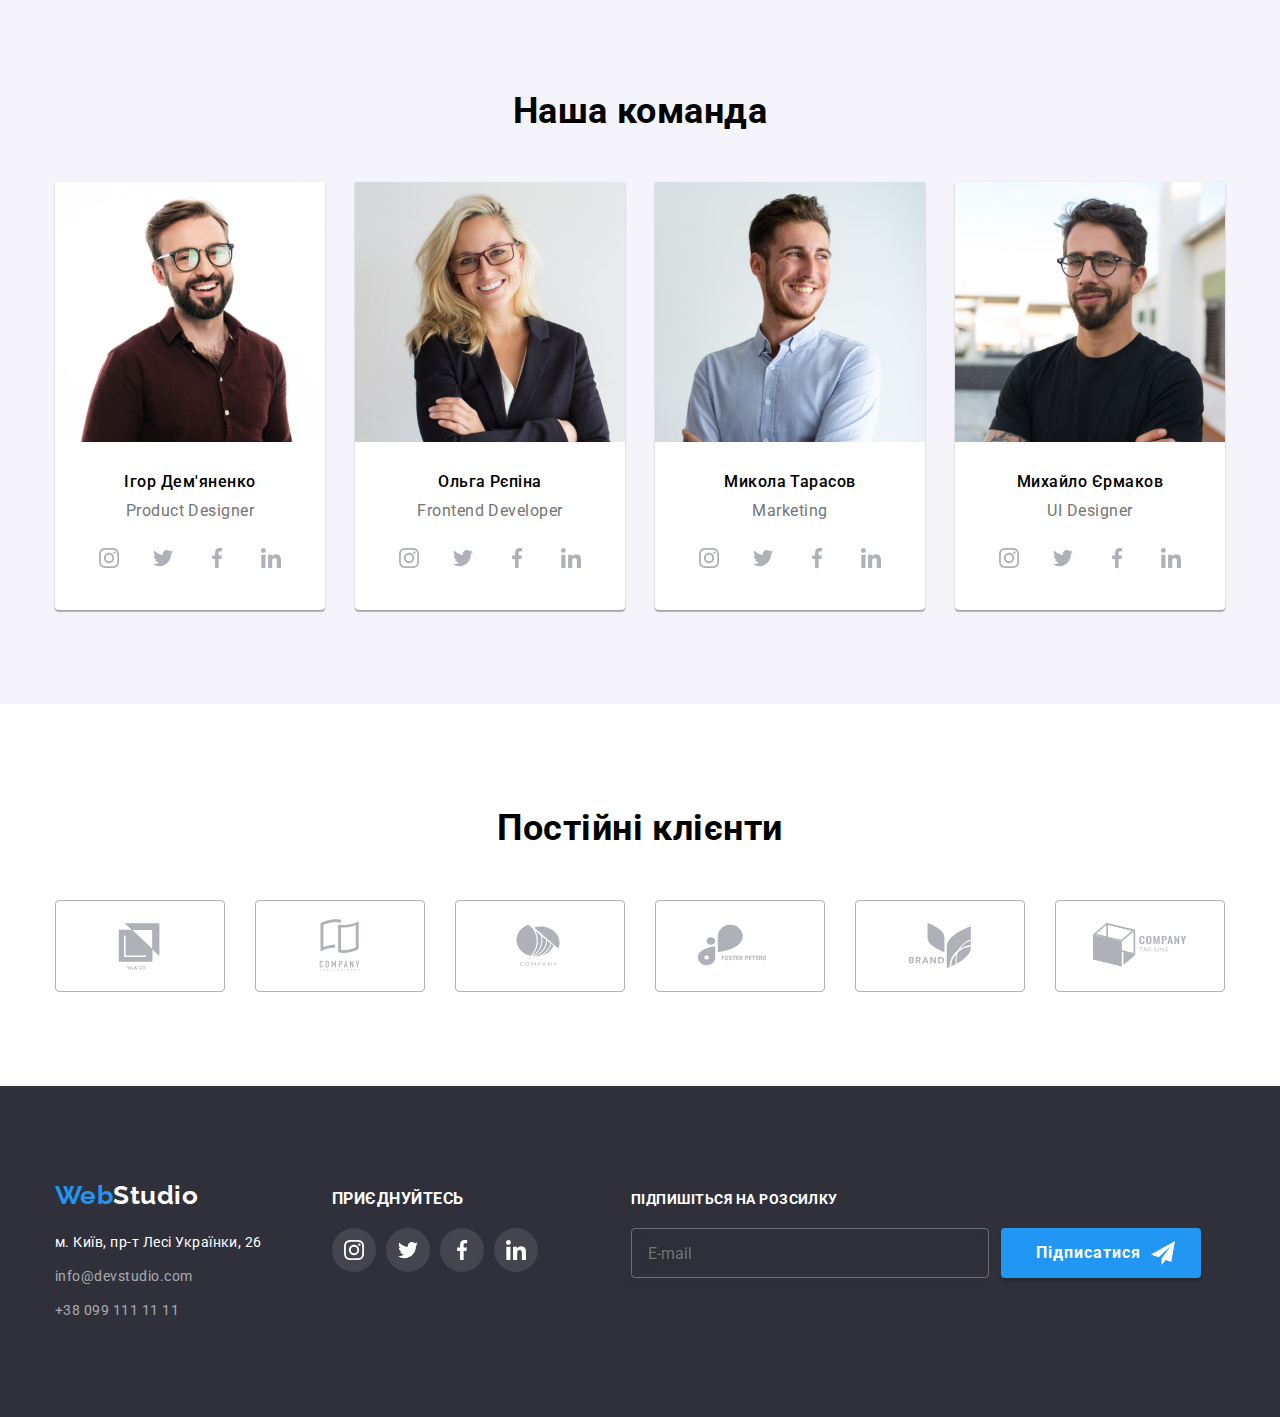
==== commit 9505e51d: "styling modal window" ====
--- a/index.html
+++ b/index.html
@@ -544,35 +544,95 @@
           </ul>
         </div>
         <div class="footer-application-mail">
-          <form action=""></form>
-          <label for="app" class="application-text"
-            >Підпишіться на розсилку</label
-          >
-          <div class="input-and-btn">
-            <input
-              type="email"
-              name="email"
-              class="application-form"
-              id="app"
-              placeholder="E-mail"
-            />
-            <button class="application-btn">
-              Підписатися
-              <svg class="app-icon">
-                <use href="./images/icons.svg#icon-send"></use>
-              </svg>
-            </button>
-          </div>
+          <form class="footer-form">
+            <label for="app" class="application-text"
+              >Підпишіться на розсилку</label
+            >
+            <div class="input-and-btn">
+              <input
+                type="email"
+                name="email"
+                class="application-form"
+                id="app"
+                placeholder="E-mail"
+                required
+              />
+              <button type="submit" class="application-btn">
+                Підписатися
+                <svg class="app-icon">
+                  <use href="./images/icons.svg#icon-send"></use>
+                </svg>
+              </button>
+            </div>
+          </form>
         </div>
       </div>
     </footer>
-    <div class="backdrop is-hidden" data-modal>
+    <div class="backdrop" data-modal>
       <div class="modal">
         <button type="button" class="modal-close-btn" data-modal-close>
           <svg class="modal-close-icon">
             <use href="./images/icons.svg#icon-x"></use>
           </svg>
         </button>
+        <p class="modal-title">Залиште свої дані, ми вам передзвонимо</p>
+        <form class="modal-form">
+          <label class="modal-form-field"
+            >Ім'я
+            <div class="modal-form-input-wrapper">
+              <input
+                class="modal-form-input"
+                type="text"
+                required
+                pattern="[a-zA-Zа-яА-ЯіІїЇ']+"
+                name="user_name"
+              /><svg class="modal-icon">
+                <use href="./images/icons.svg#icon-person"></use>
+              </svg></div></label
+          ><label class="modal-form-field"
+            >Телефон
+            <div class="modal-form-input-wrapper">
+              <input
+                class="modal-form-input"
+                type="tel"
+                required
+                pattern="[0-9]{3}-[0-9]{3}-[0-9]{2}-[0-9]{2}"
+                title="xxx-xxx-xx-xx"
+                name="user_phone"
+              />
+              <svg class="modal-icon">
+                <use href="./images/icons.svg#icon-phone"></use>
+              </svg></div></label
+          ><label class="modal-form-field"
+            >Пошта
+            <div class="modal-form-input-wrapper">
+              <input
+                class="modal-form-input"
+                type="email"
+                required
+                name="user_email"
+              /><svg class="modal-icon">
+                <use href="./images/icons.svg#icon-email"></use>
+              </svg></div
+          ></label>
+          <label class="modal-form-field"
+            >Коментар<textarea
+              class="modal-form-message"
+              name="user_comment"
+              placeholder="Введіть текст"
+            ></textarea>
+          </label>
+          <label class="modal-form-check-field"
+            ><input
+              type="checkbox"
+              class="modal-form-check"
+              required
+              name="user_policy"
+            />Погоджуюся з розсилкою та приймаю
+            <a href="#" class="modal-check-link">Умови договору</a></label
+          >
+          <button type="submit" class="modal-form-button">Відправити</button>
+        </form>
       </div>
     </div>
     <script src="./js/modal.js"></script>
--- a/css/styles.css
+++ b/css/styles.css
@@ -543,14 +543,16 @@
   flex-direction: column;
   margin-left: 93px;
 }
+.footer-form {
+}
 .application-text {
   font-weight: 700;
   font-size: 14px;
   line-height: 1.14;
-  letter-spacing: 0.03em;
   text-transform: uppercase;
   color: var(--color-one);
   margin-bottom: 20px;
+  display: block;
 }
 .input-and-btn {
   display: flex;
@@ -564,6 +566,9 @@
   height: 50px;
   color: var(--color-one);
   margin-right: 12px;
+  padding-left: 16px;
+}
+.application-form:placeholder-shown {
 }
 .application-btn {
   font-weight: 700;
@@ -743,6 +748,7 @@
   background: var(--color-one);
   position: absolute;
   animation: closing var(--transition-duration-function) forwards;
+  padding: 40px;
 }
 .backdrop.is-hidden .modal {
   animation: opening var(--transition-duration-function) forwards;
@@ -768,6 +774,91 @@
   height: 11px;
   fill: var(--color-six);
 }
+.modal-title {
+  font-weight: 700;
+  font-size: 20px;
+  line-height: 1.15;
+  text-align: center;
+  color: var(--color-three);
+  margin-bottom: 12px;
+}
+.modal-form {
+  display: flex;
+  flex-direction: column;
+}
+.modal-form-field {
+  font-size: 12px;
+  line-height: 1.17;
+  letter-spacing: 0.01em;
+  color: var(--color-seven);
+  margin-bottom: 10px;
+}
+.modal-form-input-wrapper {
+  position: relative;
+}
+.modal-form-input {
+  width: 100%;
+  height: 40px;
+  margin-top: 4px;
+  border: 1px solid rgba(33, 33, 33, 0.2);
+  border-radius: 4px;
+  padding-left: 42px;
+}
+.modal-icon {
+  width: 18px;
+  height: 18px;
+  position: absolute;
+  top: 0;
+  left: 0;
+  transform: translate(-50%, -50%);
+}
+.modal-form-message {
+  width: 100%;
+  height: 120px;
+  margin-top: 4px;
+  border: 1px solid rgba(33, 33, 33, 0.2);
+  border-radius: 4px;
+  padding-top: 12px;
+  padding-left: 16px;
+}
+.modal-form-message::placeholder {
+  opacity: 0.5;
+}
+.modal-form-check-field {
+  font-size: 14px;
+  line-height: 1.71;
+  margin-bottom: 20px;
+  text-align: center;
+  color: var(--color-seven);
+}
+.modal-form-check {
+  margin-right: 8px;
+}
+.modal-check-link {
+  color: var(--color-two);
+}
+.modal-form-button {
+  background: var(--color-two);
+  box-shadow: 0px 4px 4px rgba(0, 0, 0, 0.15);
+  border-radius: 4px;
+  width: 200px;
+  height: 50px;
+  border: transparent;
+  font-weight: 700;
+  font-size: 16px;
+  line-height: 1.88;
+  align-items: center;
+  text-align: center;
+  letter-spacing: 0.06em;
+  color: var(--color-one);
+  transition: box-shadow var(--transition-duration-function),
+    background-color var(--transition-duration-function);
+}
+.modal-form-button:hover,
+.modal-form-button:focus {
+  box-shadow: 0px 4px 4px rgba(0, 0, 0, 0.25);
+  background-color: var(--color-eight);
+}
 
 @keyframes opening {
   0% {
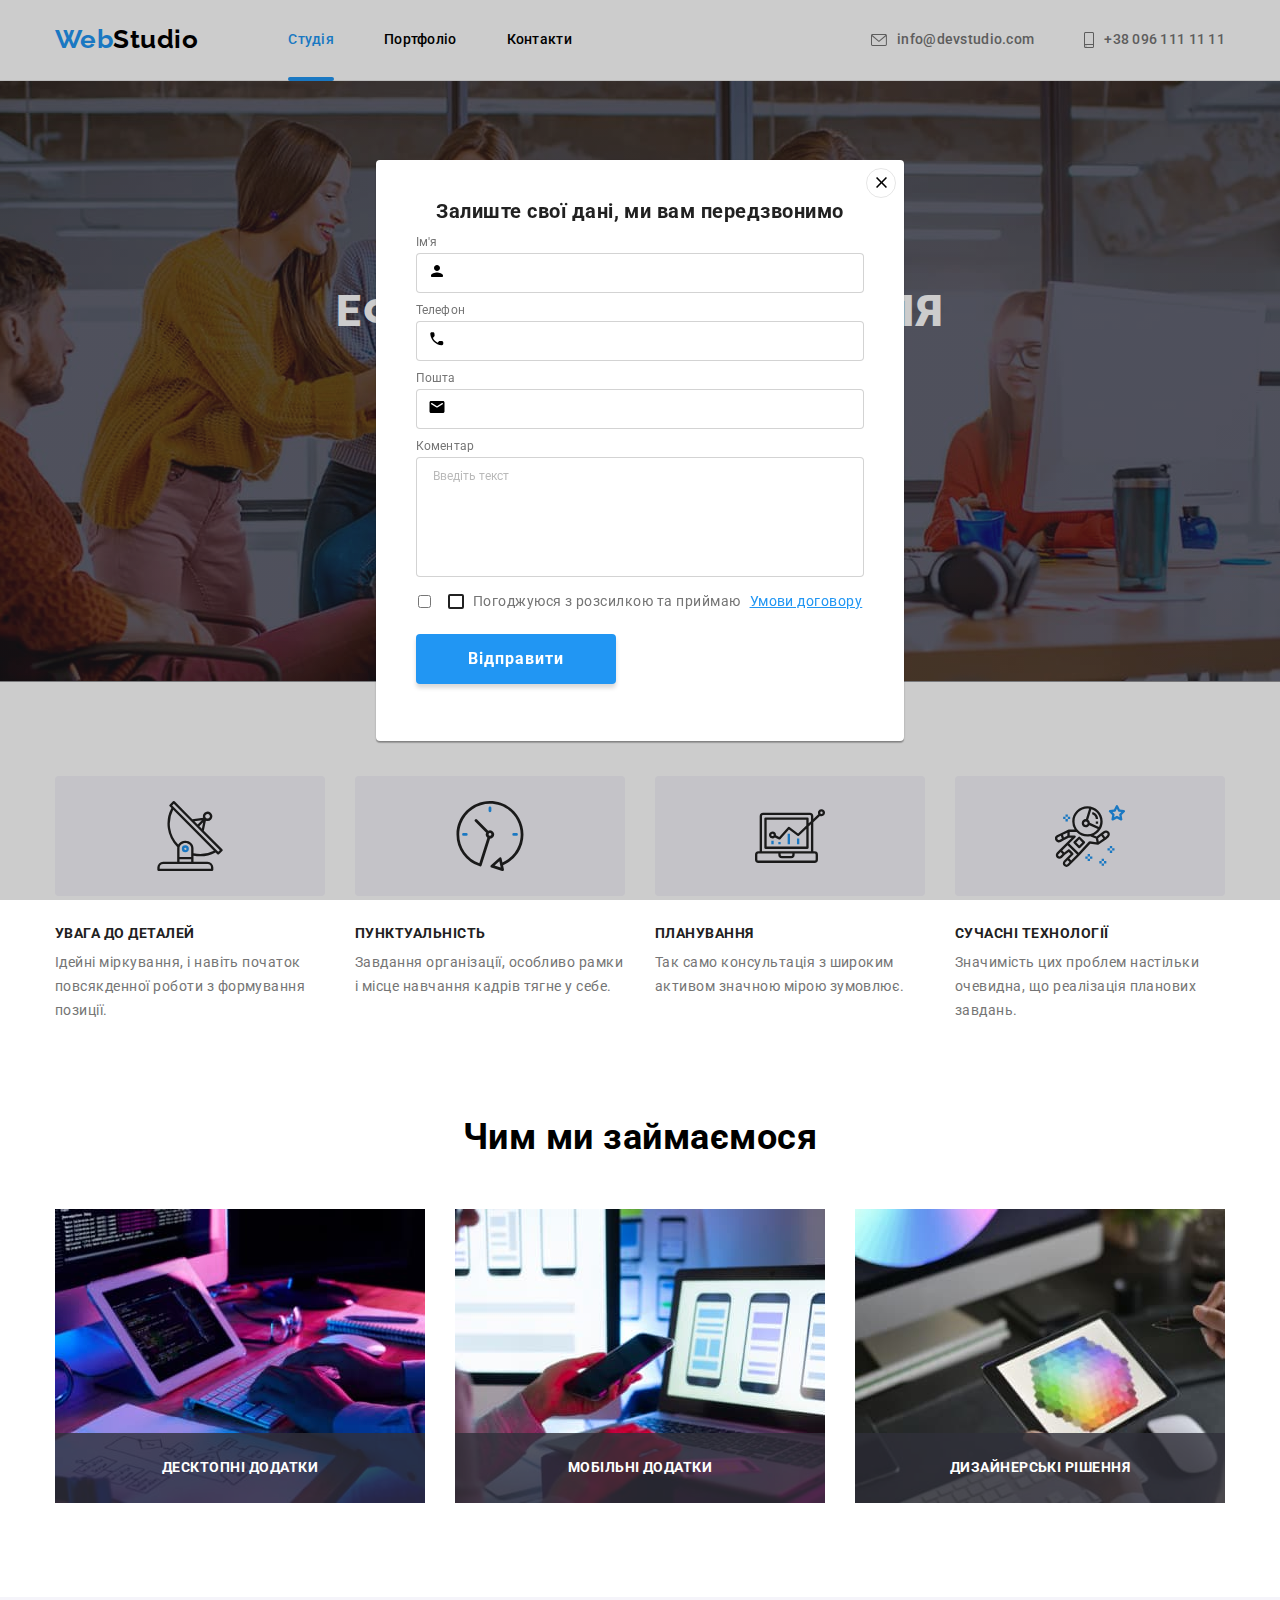
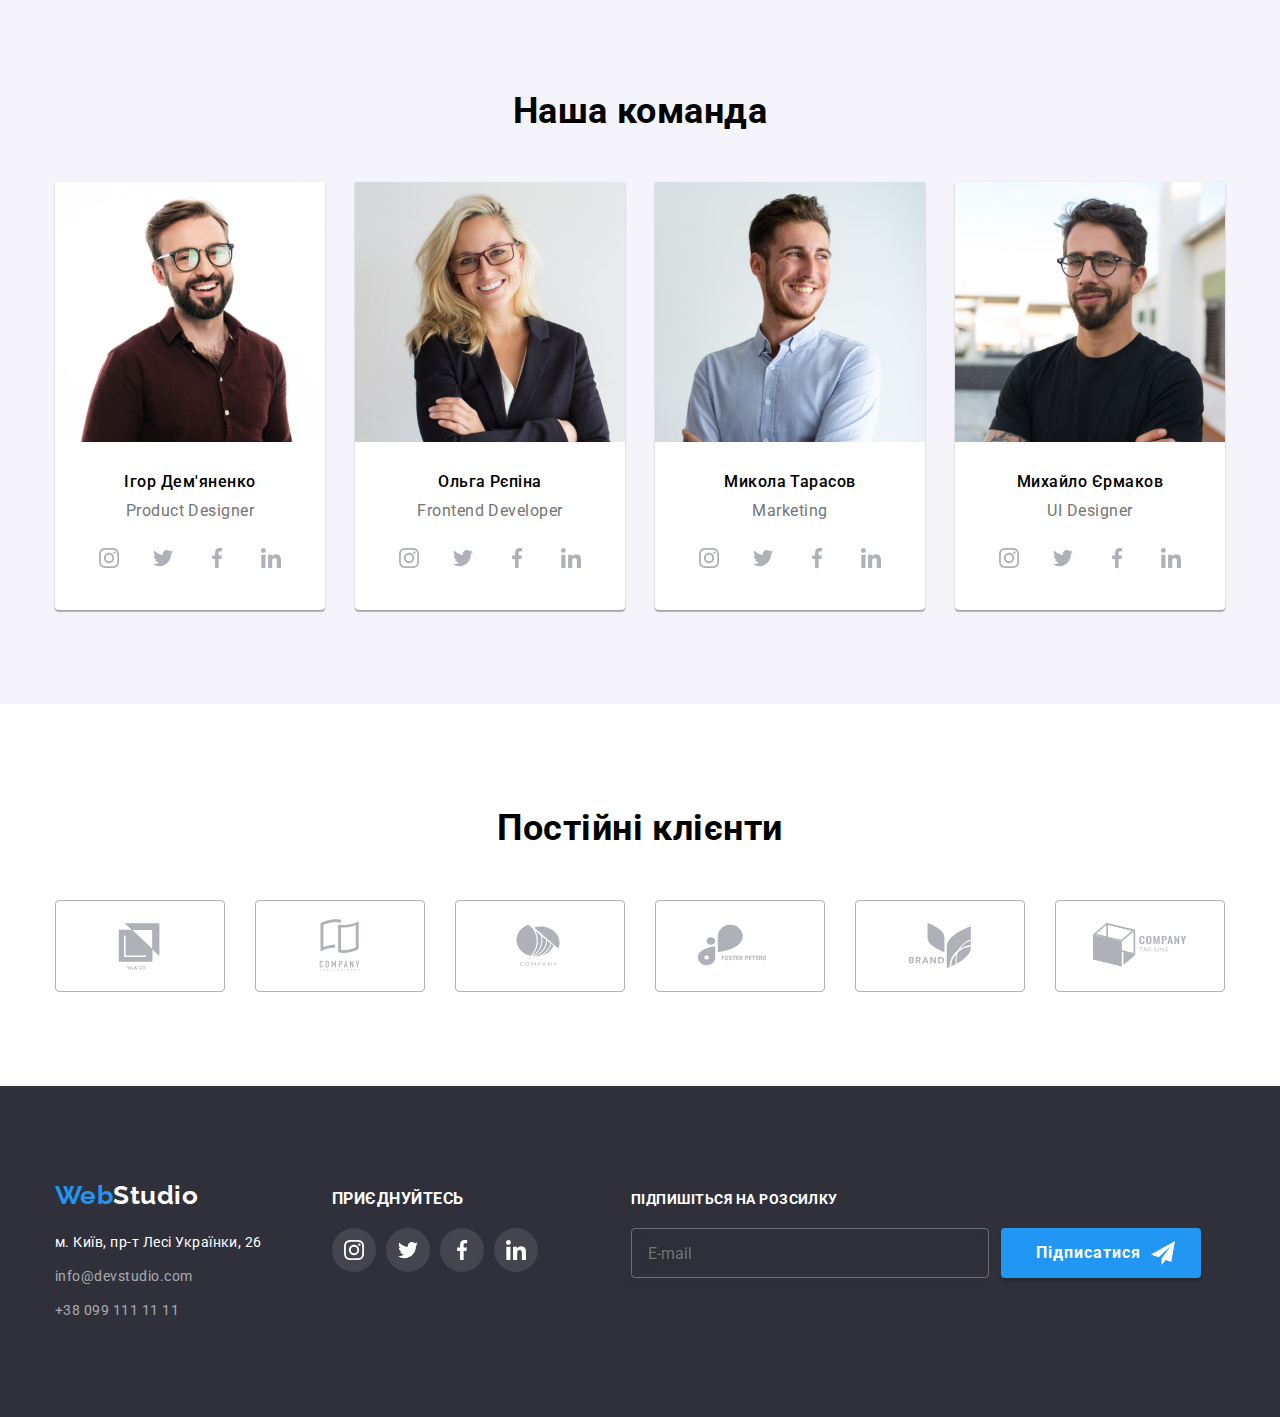
==== commit 05c38d14: "Making custom checkbox" ====
--- a/index.html
+++ b/index.html
@@ -577,43 +577,42 @@
         </button>
         <p class="modal-title">Залиште свої дані, ми вам передзвонимо</p>
         <form class="modal-form">
-          <label class="modal-form-field"
-            >Ім'я
-            <div class="modal-form-input-wrapper">
+          <label class="modal-form-field">
+            Ім'я
+            <span class="modal-form-input-wrapper">
               <input
                 class="modal-form-input"
                 type="text"
                 required
                 pattern="[a-zA-Zа-яА-ЯіІїЇ']+"
-                name="user_name"
-              /><svg class="modal-icon">
-                <use href="./images/icons.svg#icon-person"></use>
-              </svg></div></label
+                name="user_name" />
+              <svg class="modal-icon">
+                <use
+                  href="./images/icons.svg#icon-person"
+                ></use></svg></span></label
           ><label class="modal-form-field"
             >Телефон
-            <div class="modal-form-input-wrapper">
+            <span class="modal-form-input-wrapper">
               <input
                 class="modal-form-input"
                 type="tel"
                 required
                 pattern="[0-9]{3}-[0-9]{3}-[0-9]{2}-[0-9]{2}"
                 title="xxx-xxx-xx-xx"
-                name="user_phone"
-              />
+                name="user_phone" />
               <svg class="modal-icon">
-                <use href="./images/icons.svg#icon-phone"></use>
-              </svg></div></label
+                <use
+                  href="./images/icons.svg#icon-phone"
+                ></use></svg></span></label
           ><label class="modal-form-field"
             >Пошта
-            <div class="modal-form-input-wrapper">
+            <span class="modal-form-input-wrapper">
               <input
                 class="modal-form-input"
                 type="email"
                 required
-                name="user_email"
-              /><svg class="modal-icon">
-                <use href="./images/icons.svg#icon-email"></use>
-              </svg></div
+                name="user_email" /><svg class="modal-icon">
+                <use href="./images/icons.svg#icon-email"></use></svg></span
           ></label>
           <label class="modal-form-field"
             >Коментар<textarea
@@ -628,7 +627,14 @@
               class="modal-form-check"
               required
               name="user_policy"
-            />Погоджуюся з розсилкою та приймаю
+            />
+            <svg class="modal-check-custom">
+              <use
+                class="modal-check-custom-icon"
+                href="./images/icons.svg#icon-check"
+              ></use>
+            </svg>
+            Погоджуюся з розсилкою та приймаю
             <a href="#" class="modal-check-link">Умови договору</a></label
           >
           <button type="submit" class="modal-form-button">Відправити</button>
--- a/css/styles.css
+++ b/css/styles.css
@@ -773,6 +773,11 @@
   width: 11px;
   height: 11px;
   fill: var(--color-six);
+  transition: fill var(--transition-duration-function);
+}
+.modal-close-btn:hover .modal-close-icon,
+.modal-close-btn:focus .modal-close-icon {
+  fill: var(--color-two);
 }
 .modal-title {
   font-weight: 700;
@@ -795,6 +800,7 @@
 }
 .modal-form-input-wrapper {
   position: relative;
+  display: block;
 }
 .modal-form-input {
   width: 100%;
@@ -803,14 +809,27 @@
   border: 1px solid rgba(33, 33, 33, 0.2);
   border-radius: 4px;
   padding-left: 42px;
+  transition: border-color var(--transition-duration-function);
+}
+.modal-form-input:focus + .modal-icon {
+  fill: var(--color-two);
+}
+.modal-form-input:focus,
+.modal-form-message:focus {
+  border-color: var(--color-two);
+  outline: none;
 }
 .modal-icon {
   width: 18px;
   height: 18px;
   position: absolute;
-  top: 0;
-  left: 0;
-  transform: translate(-50%, -50%);
+  display: flex;
+  justify-content: center;
+  align-items: center;
+  top: 50%;
+  left: 12px;
+  transform: translateY(-50%);
+  transition: fill var(--transition-duration-function);
 }
 .modal-form-message {
   width: 100%;
@@ -820,6 +839,8 @@
   border-radius: 4px;
   padding-top: 12px;
   padding-left: 16px;
+  transition: border-color var(--transition-duration-function);
+  resize: none;
 }
 .modal-form-message::placeholder {
   opacity: 0.5;
@@ -830,9 +851,33 @@
   margin-bottom: 20px;
   text-align: center;
   color: var(--color-seven);
+  display: flex;
+  justify-content: center;
+  align-items: center;
+  gap: 9px;
 }
 .modal-form-check {
   margin-right: 8px;
+}
+.modal-check-custom {
+  width: 16px;
+  height: 15px;
+  fill: var(--color-one);
+  border-radius: 2px;
+  border: 2px solid var(--color-three);
+  cursor: pointer;
+  transition: background var(--transition-duration-function),
+    border var(--transition-duration-function);
+}
+.modal-form-check:checked + .modal-check-custom {
+  background: var(--color-two);
+  border: transparent;
+}
+.modal-check-custom-icon {
+  display: none;
+}
+.modal-form-check:checked + .modal-check-custom .modal-check-custom-icon {
+  display: block;
 }
 .modal-check-link {
   color: var(--color-two);
@@ -856,7 +901,7 @@
 }
 .modal-form-button:hover,
 .modal-form-button:focus {
-  box-shadow: 0px 4px 4px rgba(0, 0, 0, 0.25);
+  box-shadow: 0px 4px 4px rgba(0, 0, 0, 0.15);
   background-color: var(--color-eight);
 }
 
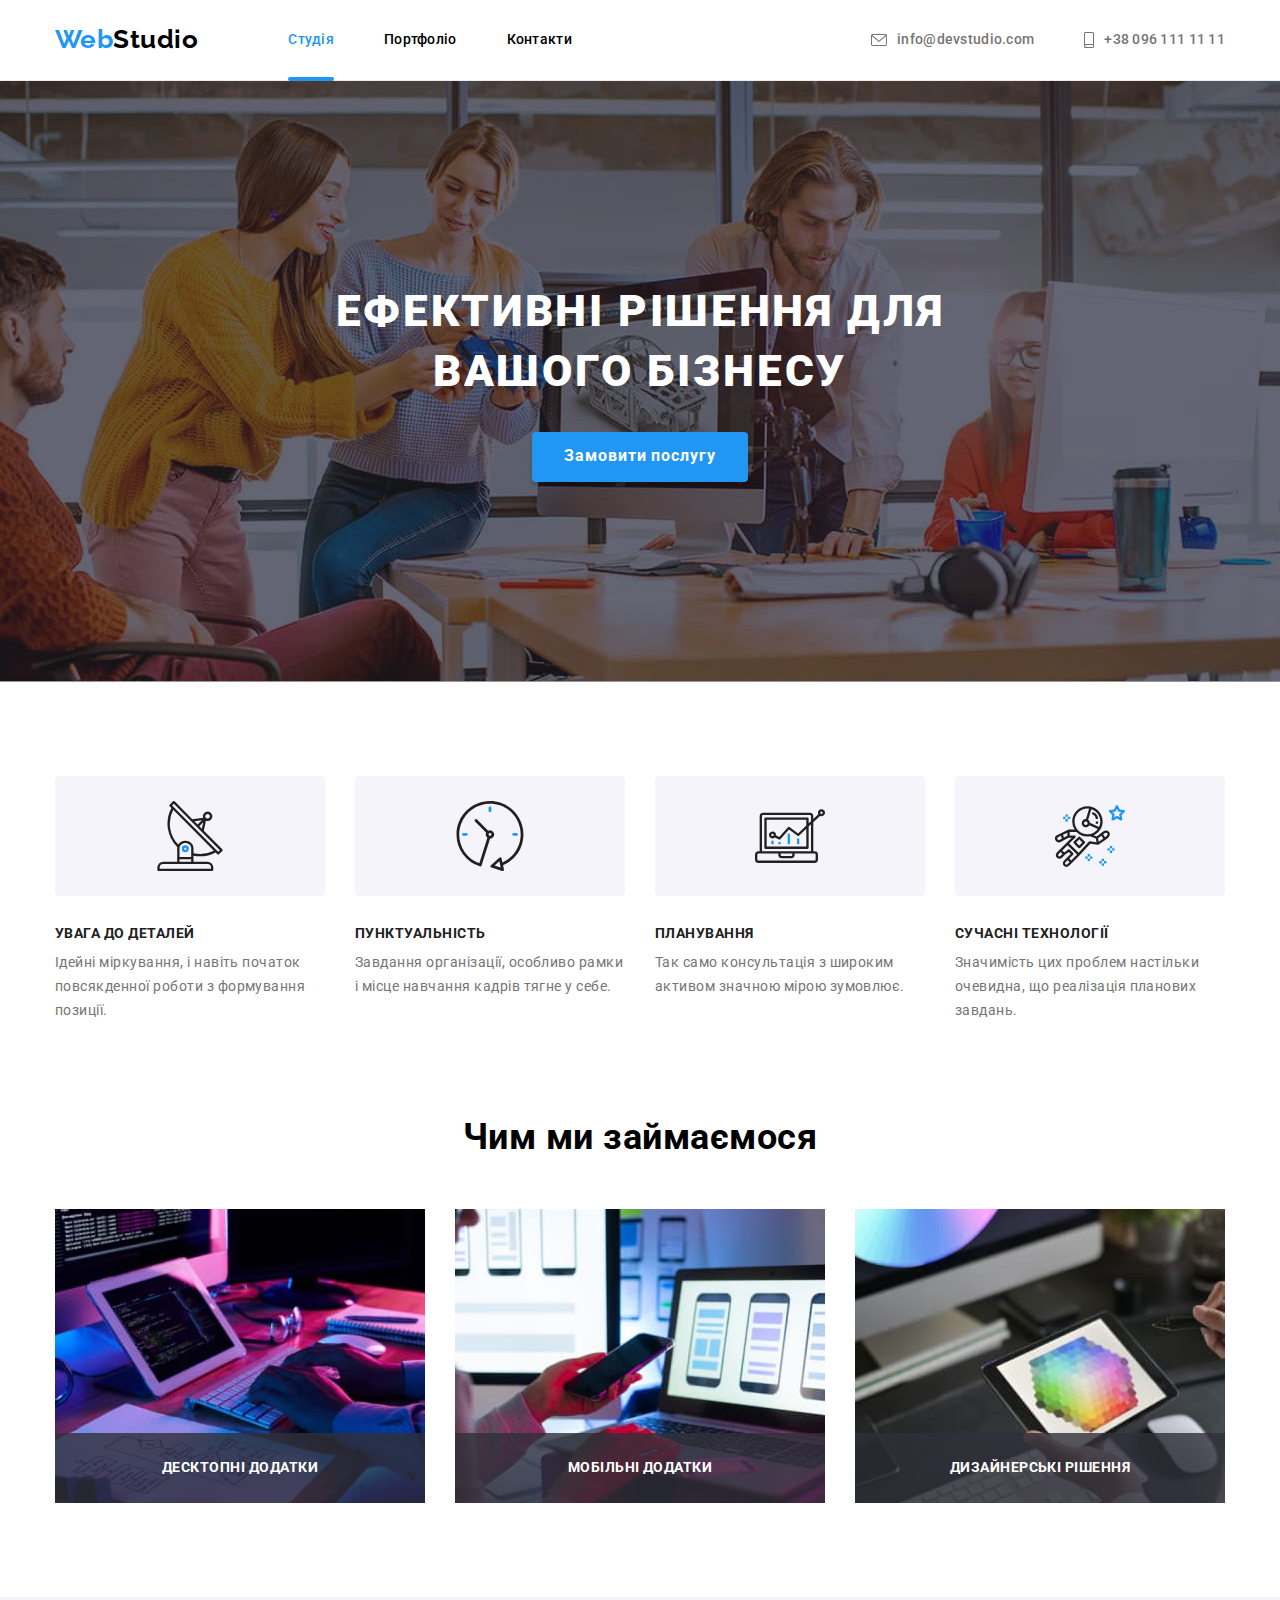
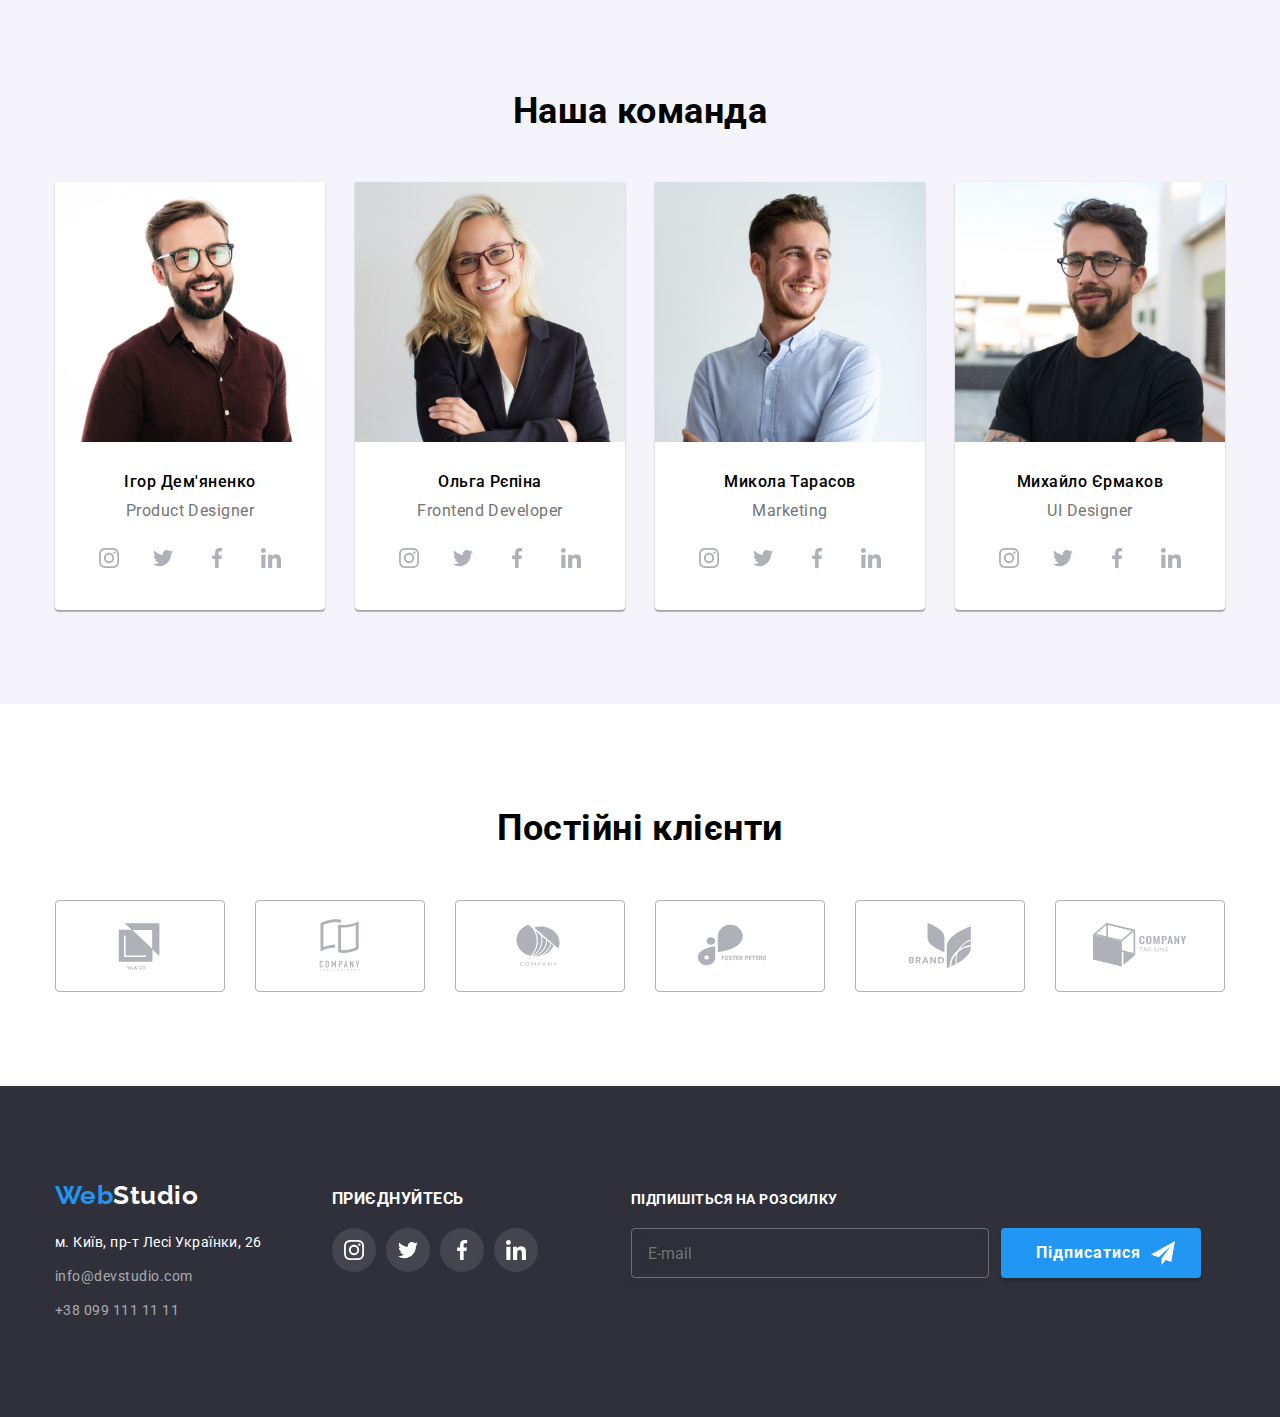
==== commit 615ba29f: "End styling modal window and conform footer" ====
--- a/index.html
+++ b/index.html
@@ -568,7 +568,7 @@
         </div>
       </div>
     </footer>
-    <div class="backdrop" data-modal>
+    <div class="backdrop is-hidden" data-modal>
       <div class="modal">
         <button type="button" class="modal-close-btn" data-modal-close>
           <svg class="modal-close-icon">
--- a/css/styles.css
+++ b/css/styles.css
@@ -858,6 +858,8 @@
 }
 .modal-form-check {
   margin-right: 8px;
+  appearance: none;
+  position: absolute;
 }
 .modal-check-custom {
   width: 16px;
@@ -873,6 +875,9 @@
   background: var(--color-two);
   border: transparent;
 }
+.modal-form-check:focus + .modal-check-custom {
+  box-shadow: 0 0 0 2px rgba(0, 0, 255, 0.5);
+}
 .modal-check-custom-icon {
   display: none;
 }
@@ -881,6 +886,18 @@
 }
 .modal-check-link {
   color: var(--color-two);
+  text-decoration: none;
+  position: relative;
+}
+.modal-check-link::after {
+  content: "";
+  height: 1px;
+  width: 100%;
+  background-color: var(--color-two);
+  /* border-radius: 2px; */
+  position: absolute;
+  bottom: -1px;
+  right: 0;
 }
 .modal-form-button {
   background: var(--color-two);
@@ -898,6 +915,7 @@
   color: var(--color-one);
   transition: box-shadow var(--transition-duration-function),
     background-color var(--transition-duration-function);
+  align-self: center;
 }
 .modal-form-button:hover,
 .modal-form-button:focus {
